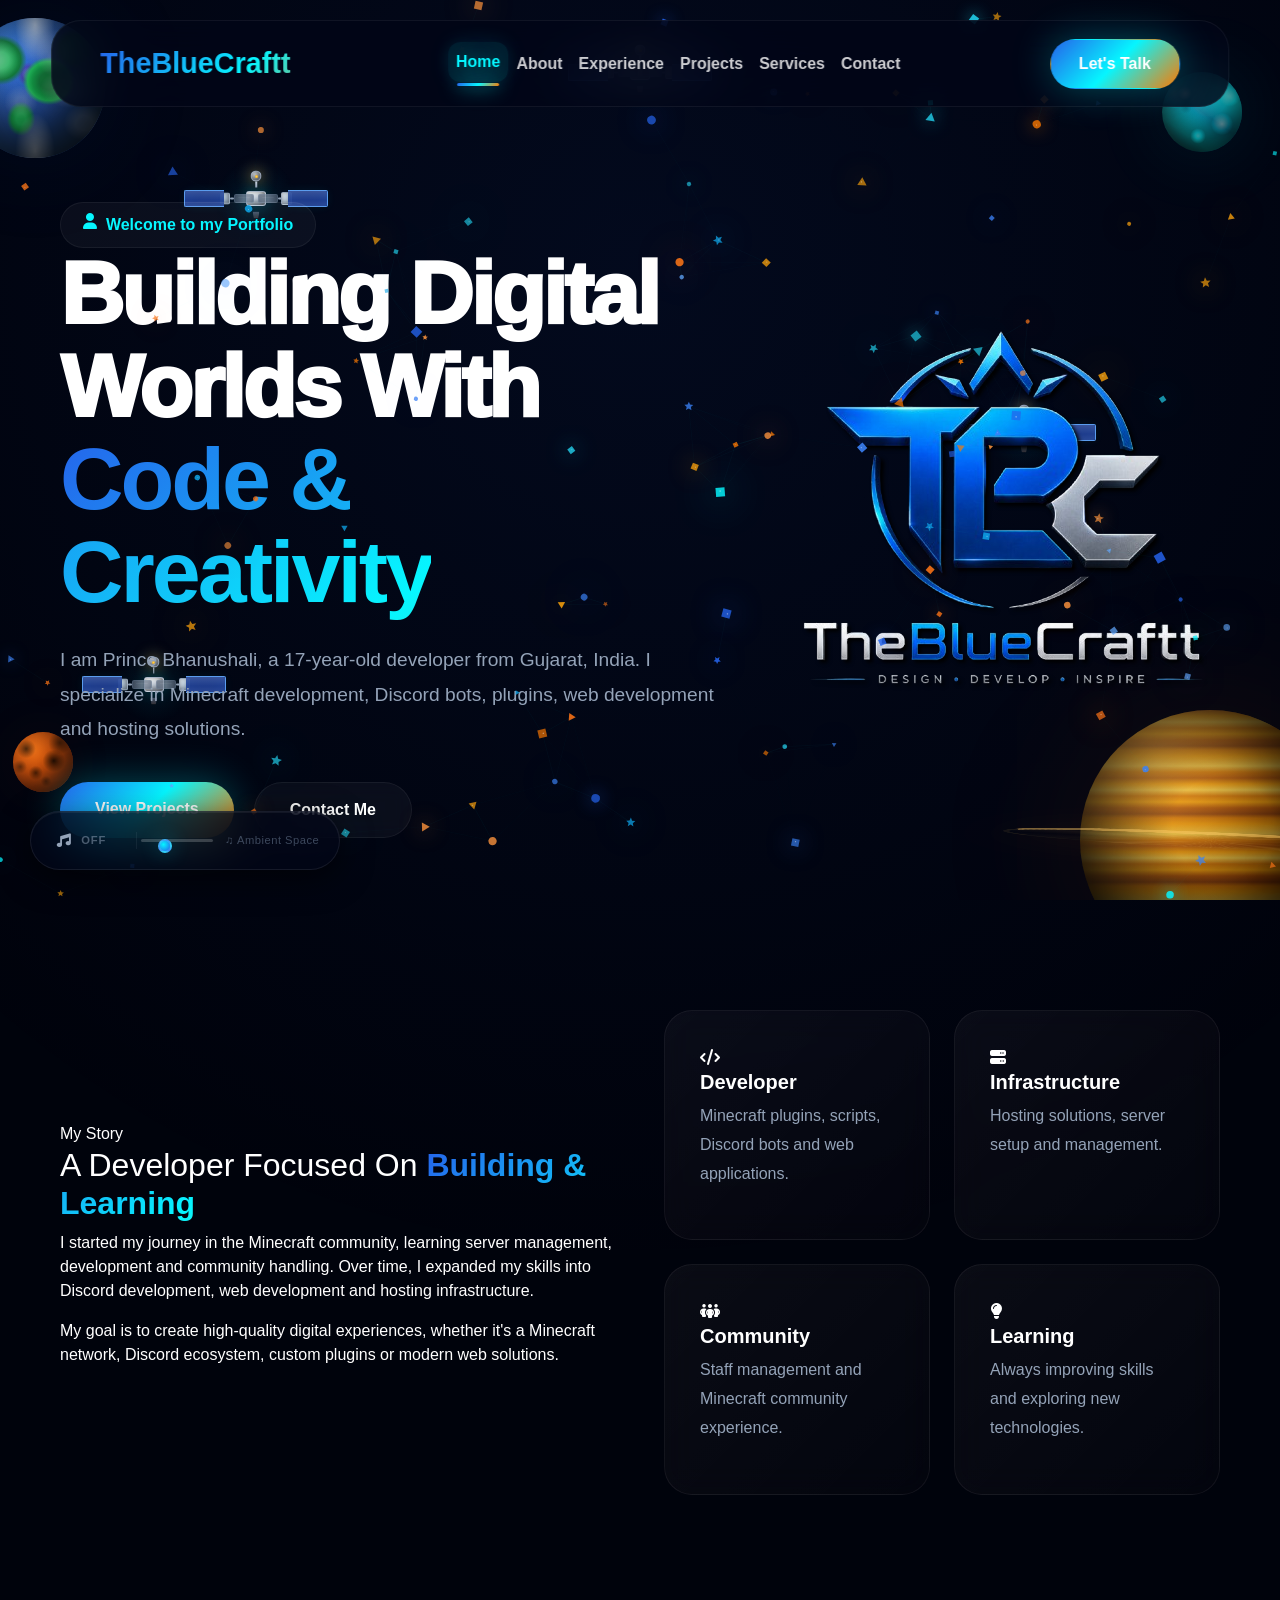
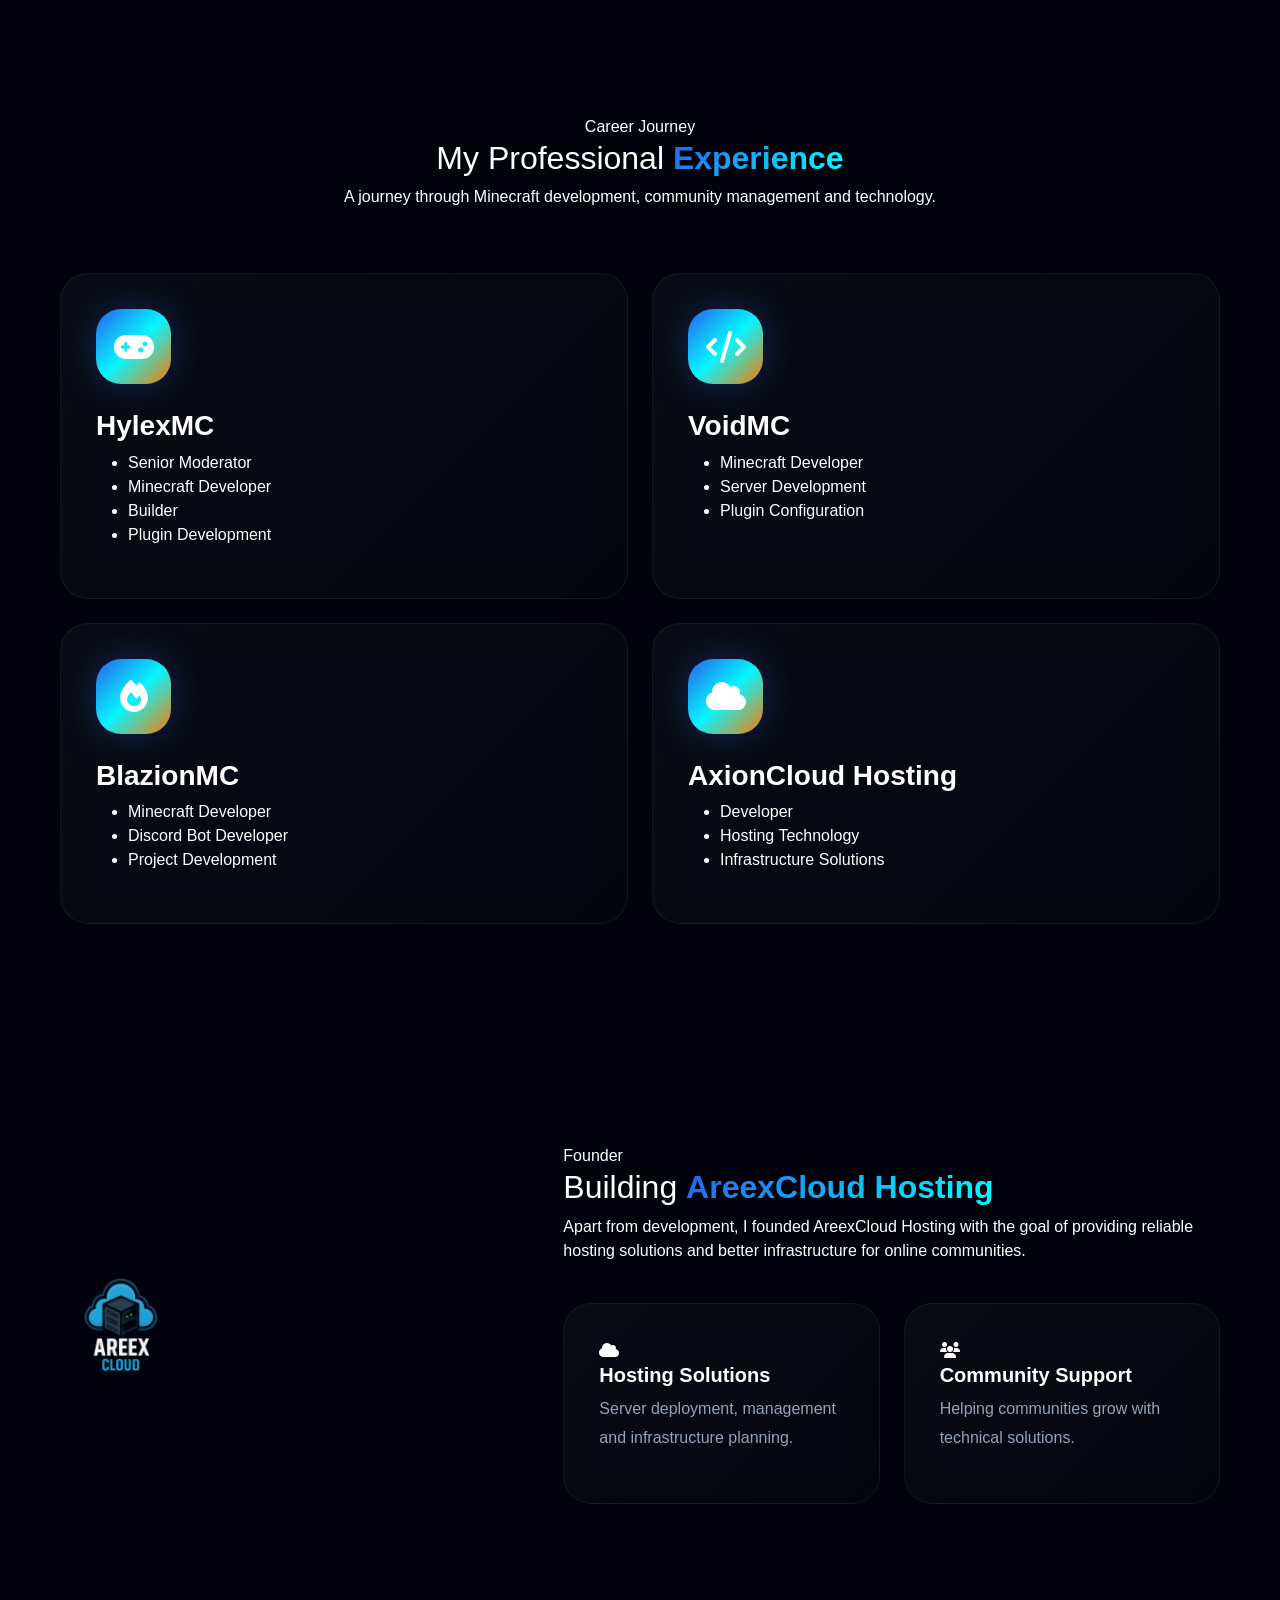
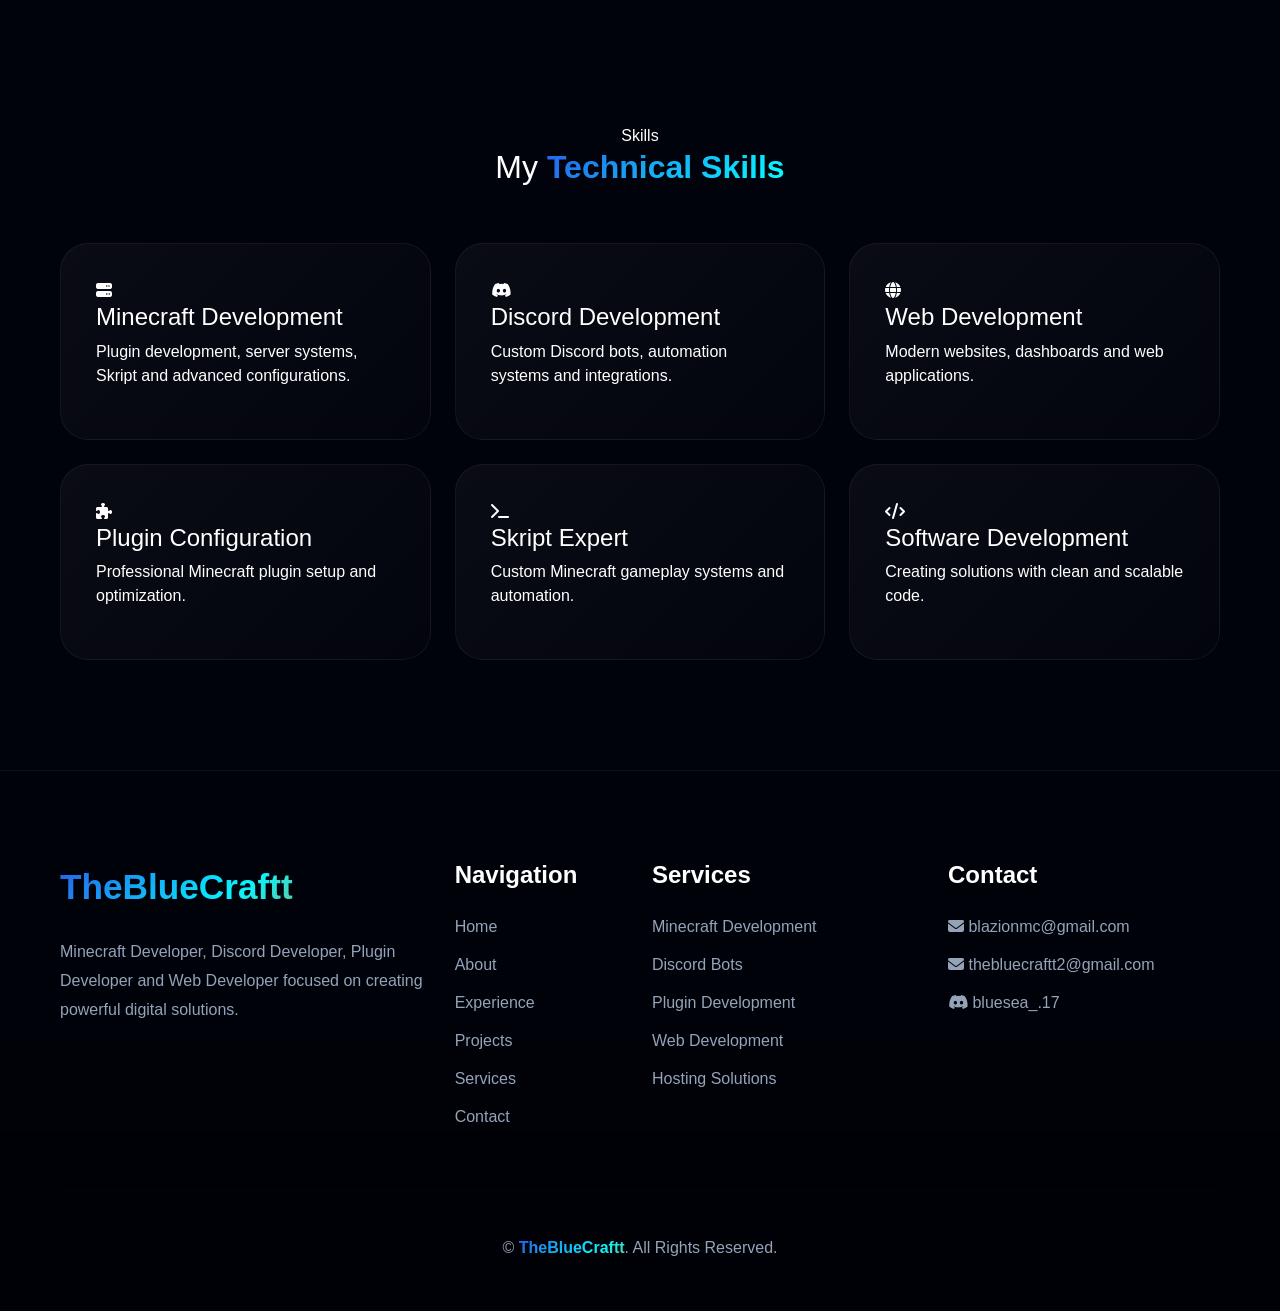
==== index.html @ 83b346f4 "Add files via upload" ====
<!DOCTYPE html>
<html lang="en">

<head>
    <meta charset="UTF-8" />
    <meta name="viewport" content="width=device-width, initial-scale=1.0" />
    <title>About | TheBlueCraftt</title>
    <!-- Bootstrap -->
    <link href="https://cdn.jsdelivr.net/npm/bootstrap@5.3.7/dist/css/bootstrap.min.css" rel="stylesheet" />
    <!-- Font Awesome -->
    <link rel="stylesheet" href="https://cdnjs.cloudflare.com/ajax/libs/font-awesome/6.7.2/css/all.min.css" />
    <!-- AOS -->
    <link href="https://unpkg.com/aos@2.3.4/dist/aos.css" rel="stylesheet" />
    <!-- CSS -->
    <link rel="stylesheet" href="assets/css/variables.css" />
    <link rel="stylesheet" href="assets/css/style.css" />
    <link rel="stylesheet" href="assets/css/animations.css" />
    <link rel="stylesheet" href="assets/css/responsive.css" />
    <link rel="stylesheet" href="assets/css/space-theme.css" />
    <link rel="stylesheet" href="assets/css/space-theme.css" />
</head>

<body>
    <!-- Stars -->
    <div id="stars"></div>
    <div id="stars2"></div>
    <div id="stars3"></div>
    <div id="shooting-stars"></div>

    <!-- ========== SPACE ELEMENTS ========== -->
    <div class="space-container">
        <!-- Planets -->
        <div class="planet planet-1"></div>
        <div class="planet planet-2"></div>
        <div class="planet planet-3"></div>
        <div class="planet planet-4"></div>

        <!-- Moon -->
        <div class="moon-orbit">
            <div class="moon"></div>
        </div>

        <!-- Satellites -->
        <div class="satellite satellite-1">
            <div class="satellite-body">
                <div class="core-module"></div>
                <div class="service-module"></div>
                <div class="payload-module"></div>
                <div class="truss left"></div>
                <div class="truss right"></div>
                <div class="solar-array left"></div>
                <div class="solar-array right"></div>
                <div class="radiator left"></div>
                <div class="radiator right"></div>
                <div class="antenna-dish"></div>
                <div class="antenna-mast"></div>
                <div class="thruster-iss"></div>
            </div>
            <div class="satellite-trail"></div>
        </div>

        <div class="satellite satellite-2">
            <div class="satellite-body">
                <div class="core-module"></div>
                <div class="service-module"></div>
                <div class="payload-module"></div>
                <div class="truss left"></div>
                <div class="truss right"></div>
                <div class="solar-array left"></div>
                <div class="solar-array right"></div>
                <div class="radiator left"></div>
                <div class="radiator right"></div>
                <div class="antenna-dish"></div>
                <div class="antenna-mast"></div>
                <div class="thruster-iss"></div>
            </div>
            <div class="satellite-trail"></div>
        </div>

        <div class="satellite satellite-3">
            <div class="satellite-body">
                <div class="core-module"></div>
                <div class="service-module"></div>
                <div class="payload-module"></div>
                <div class="truss left"></div>
                <div class="truss right"></div>
                <div class="solar-array left"></div>
                <div class="solar-array right"></div>
                <div class="radiator left"></div>
                <div class="radiator right"></div>
                <div class="antenna-dish"></div>
                <div class="antenna-mast"></div>
                <div class="thruster-iss"></div>
            </div>
            <div class="satellite-trail"></div>
        </div>

        <div class="satellite satellite-4">
            <div class="satellite-body">
                <div class="core-module"></div>
                <div class="service-module"></div>
                <div class="payload-module"></div>
                <div class="truss left"></div>
                <div class="truss right"></div>
                <div class="solar-array left"></div>
                <div class="solar-array right"></div>
                <div class="radiator left"></div>
                <div class="radiator right"></div>
                <div class="antenna-dish"></div>
                <div class="antenna-mast"></div>
                <div class="thruster-iss"></div>
            </div>
            <div class="satellite-trail"></div>
        </div>
    </div>

    <!-- NAVBAR -->
    <nav class="navbar navbar-expand-lg fixed-top">
        <div class="container">
            <a class="navbar-brand" href="index.html">
                <span class="brand-gradient">TheBlueCraftt</span>
            </a>
            <button class="navbar-toggler border-0 shadow-none" type="button" data-bs-toggle="collapse"
                data-bs-target="#navbarContent">
                <i class="fa-solid fa-bars"></i>
            </button>
            <div class="collapse navbar-collapse" id="navbarContent">
                <ul class="navbar-nav mx-auto">
                    <li class="nav-item"><a class="nav-link" href="index.html">Home</a></li>
                    <li class="nav-item"><a class="nav-link" href="about.html">About</a></li>
                    <li class="nav-item"><a class="nav-link" href="experience.html">Experience</a></li>
                    <li class="nav-item"><a class="nav-link" href="projects.html">Projects</a></li>
                    <li class="nav-item"><a class="nav-link" href="services.html">Services</a></li>
                    <li class="nav-item"><a class="nav-link" href="contact.html">Contact</a></li>
                </ul>
                <a href="contact.html" class="btn nav-btn">Let's Talk</a>
            </div>
        </div>
    </nav>

    <!-- ABOUT HERO -->
    <section class="hero-section">
        <div class="container">
            <div class="row align-items-center">
                <div class="col-lg-7" data-aos="fade-up">
                    <span class="hero-badge"><i class="fa-solid fa-user"></i>&nbsp; Welcome to my Portfolio</span>
                    <h1 class="hero-title">Building Digital Worlds With <span class="gradient-text">Code &amp;
                            Creativity</span></h1>
                    <p class="hero-description">I am Prince Bhanushali, a 17-year-old developer from Gujarat, India. I
                        specialize in Minecraft development, Discord bots, plugins, web development and hosting
                        solutions.</p>
                    <div class="hero-buttons">
                        <a href="projects.html" class="hero-btn-primary">View Projects</a>
                        <a href="contact.html" class="hero-btn-secondary">Contact Me</a>
                    </div>
                </div>
                <div class="col-lg-5 text-center">
                    <div class="hero-image-wrapper">
                        <div class="profile-glow"></div>
                        <img src="assets/images/tbc.png" class="hero-image" alt="Prince Bhanushali" />
                    </div>
                </div>
            </div>
        </div>
    </section>

    <!-- ABOUT DETAILS -->
    <section class="about-preview section-padding">
        <div class="container">
            <div class="row align-items-center g-5">
                <div class="col-lg-6" data-aos="fade-right">
                    <span class="section-tag">My Story</span>
                    <h2 class="section-title">A Developer Focused On <span class="gradient-text">Building &amp;
                            Learning</span></h2>
                    <p class="section-description">I started my journey in the Minecraft community, learning server
                        management, development and community handling. Over time, I expanded my skills into Discord
                        development, web development and hosting infrastructure.</p>
                    <p class="section-description">My goal is to create high-quality digital experiences, whether it's a
                        Minecraft network, Discord ecosystem, custom plugins or modern web solutions.</p>
                </div>
                <div class="col-lg-6" data-aos="fade-left">
                    <div class="row g-4">
                        <div class="col-md-6">
                            <div class="info-card"><i class="fa-solid fa-code"></i>
                                <h5>Developer</h5>
                                <p>Minecraft plugins, scripts, Discord bots and web applications.</p>
                            </div>
                        </div>
                        <div class="col-md-6">
                            <div class="info-card"><i class="fa-solid fa-server"></i>
                                <h5>Infrastructure</h5>
                                <p>Hosting solutions, server setup and management.</p>
                            </div>
                        </div>
                        <div class="col-md-6">
                            <div class="info-card"><i class="fa-solid fa-people-group"></i>
                                <h5>Community</h5>
                                <p>Staff management and Minecraft community experience.</p>
                            </div>
                        </div>
                        <div class="col-md-6">
                            <div class="info-card"><i class="fa-solid fa-lightbulb"></i>
                                <h5>Learning</h5>
                                <p>Always improving skills and exploring new technologies.</p>
                            </div>
                        </div>
                    </div>
                </div>
            </div>
        </div>
    </section>

    <!-- CAREER TIMELINE -->
    <section class="experience-section section-padding">
        <div class="container">
            <div class="row">
                <div class="col-12 text-center" data-aos="fade-up">
                    <span class="section-tag">Career Journey</span>
                    <h2 class="section-title">My Professional <span class="gradient-text">Experience</span></h2>
                    <p class="section-description mx-auto">A journey through Minecraft development, community management
                        and technology.</p>
                </div>
            </div>
            <div class="row g-4 mt-4">
                <div class="col-lg-6" data-aos="fade-up">
                    <div class="experience-card">
                        <div class="experience-icon"><i class="fa-solid fa-gamepad"></i></div>
                        <h3>HylexMC</h3>
                        <ul class="experience-list">
                            <li>Senior Moderator</li>
                            <li>Minecraft Developer</li>
                            <li>Builder</li>
                            <li>Plugin Development</li>
                        </ul>
                    </div>
                </div>
                <div class="col-lg-6" data-aos="fade-up" data-aos-delay="100">
                    <div class="experience-card">
                        <div class="experience-icon"><i class="fa-solid fa-code"></i></div>
                        <h3>VoidMC</h3>
                        <ul class="experience-list">
                            <li>Minecraft Developer</li>
                            <li>Server Development</li>
                            <li>Plugin Configuration</li>
                        </ul>
                    </div>
                </div>
                <div class="col-lg-6" data-aos="fade-up" data-aos-delay="200">
                    <div class="experience-card">
                        <div class="experience-icon"><i class="fa-solid fa-fire"></i></div>
                        <h3>BlazionMC</h3>
                        <ul class="experience-list">
                            <li>Minecraft Developer</li>
                            <li>Discord Bot Developer</li>
                            <li>Project Development</li>
                        </ul>
                    </div>
                </div>
                <div class="col-lg-6" data-aos="fade-up" data-aos-delay="300">
                    <div class="experience-card">
                        <div class="experience-icon"><i class="fa-solid fa-cloud"></i></div>
                        <h3>AxionCloud Hosting</h3>
                        <ul class="experience-list">
                            <li>Developer</li>
                            <li>Hosting Technology</li>
                            <li>Infrastructure Solutions</li>
                        </ul>
                    </div>
                </div>
            </div>
        </div>
    </section>

    <!-- FOUNDER SECTION -->
    <section class="about-preview section-padding">
        <div class="container">
            <div class="row align-items-center g-5">
                <div class="col-lg-5" data-aos="fade-right">
                    <div class="about-image"><img src="assets/images/founder.png" alt="AreexCloud Founder" /></div>
                </div>
                <div class="col-lg-7" data-aos="fade-left">
                    <span class="section-tag">Founder</span>
                    <h2 class="section-title">Building <span class="gradient-text">AreexCloud Hosting</span></h2>
                    <p class="section-description">Apart from development, I founded AreexCloud Hosting with the goal of
                        providing reliable hosting solutions and better infrastructure for online communities.</p>
                    <div class="row g-4 mt-3">
                        <div class="col-md-6">
                            <div class="info-card"><i class="fa-solid fa-cloud"></i>
                                <h5>Hosting Solutions</h5>
                                <p>Server deployment, management and infrastructure planning.</p>
                            </div>
                        </div>
                        <div class="col-md-6">
                            <div class="info-card"><i class="fa-solid fa-users"></i>
                                <h5>Community Support</h5>
                                <p>Helping communities grow with technical solutions.</p>
                            </div>
                        </div>
                    </div>
                </div>
            </div>
        </div>
    </section>

    <!-- SKILLS SECTION -->
    <section class="skills-section section-padding">
        <div class="container">
            <div class="row">
                <div class="col-12 text-center" data-aos="fade-up">
                    <span class="section-tag">Skills</span>
                    <h2 class="section-title">My <span class="gradient-text">Technical Skills</span></h2>
                </div>
            </div>
            <div class="row g-4 mt-4">
                <div class="col-lg-4 col-md-6">
                    <div class="skill-card"><i class="fa-solid fa-server"></i>
                        <h4>Minecraft Development</h4>
                        <p>Plugin development, server systems, Skript and advanced configurations.</p>
                    </div>
                </div>
                <div class="col-lg-4 col-md-6">
                    <div class="skill-card"><i class="fa-brands fa-discord"></i>
                        <h4>Discord Development</h4>
                        <p>Custom Discord bots, automation systems and integrations.</p>
                    </div>
                </div>
                <div class="col-lg-4 col-md-6">
                    <div class="skill-card"><i class="fa-solid fa-globe"></i>
                        <h4>Web Development</h4>
                        <p>Modern websites, dashboards and web applications.</p>
                    </div>
                </div>
                <div class="col-lg-4 col-md-6">
                    <div class="skill-card"><i class="fa-solid fa-puzzle-piece"></i>
                        <h4>Plugin Configuration</h4>
                        <p>Professional Minecraft plugin setup and optimization.</p>
                    </div>
                </div>
                <div class="col-lg-4 col-md-6">
                    <div class="skill-card"><i class="fa-solid fa-terminal"></i>
                        <h4>Skript Expert</h4>
                        <p>Custom Minecraft gameplay systems and automation.</p>
                    </div>
                </div>
                <div class="col-lg-4 col-md-6">
                    <div class="skill-card"><i class="fa-solid fa-code"></i>
                        <h4>Software Development</h4>
                        <p>Creating solutions with clean and scalable code.</p>
                    </div>
                </div>
            </div>
        </div>
    </section>

    <!-- ========== MUSIC PLAYER ========== -->
    <div class="music-player" id="musicPlayer">
        <button class="music-toggle" id="musicToggle" aria-label="Toggle music">
            <i class="fas fa-music"></i>
            <span class="music-status">OFF</span>
        </button>
        <div class="music-controls">
            <input type="range" class="music-volume" id="musicVolume" min="0" max="100" value="30">
            <span class="music-label">♫ Ambient Space</span>
        </div>
    </div>

    <!-- FOOTER -->
    <footer class="footer">
        <div class="container">
            <div class="row gy-5">
                <div class="col-lg-4">
                    <a href="index.html" class="footer-logo">
                        <span class="brand-gradient">TheBlueCraftt</span>
                    </a>
                    <p class="footer-text mt-4">Minecraft Developer, Discord Developer, Plugin Developer and Web
                        Developer focused on creating powerful digital solutions.</p>
                </div>
                <div class="col-lg-2 col-md-6">
                    <h4 class="footer-heading">Navigation</h4>
                    <ul class="footer-links">
                        <li><a href="index.html">Home</a></li>
                        <li><a href="about.html">About</a></li>
                        <li><a href="experience.html">Experience</a></li>
                        <li><a href="projects.html">Projects</a></li>
                        <li><a href="services.html">Services</a></li>
                        <li><a href="contact.html">Contact</a></li>
                    </ul>
                </div>
                <div class="col-lg-3 col-md-6">
                    <h4 class="footer-heading">Services</h4>
                    <ul class="footer-links">
                        <li>Minecraft Development</li>
                        <li>Discord Bots</li>
                        <li>Plugin Development</li>
                        <li>Web Development</li>
                        <li>Hosting Solutions</li>
                    </ul>
                </div>
                <div class="col-lg-3">
                    <h4 class="footer-heading">Contact</h4>
                    <ul class="footer-contact">
                        <li><i class="fa-solid fa-envelope"></i> <a
                                href="mailto:blazionmc@gmail.com">blazionmc@gmail.com</a></li>
                        <li><i class="fa-solid fa-envelope"></i> <a
                                href="mailto:thebluecraftt2@gmail.com">thebluecraftt2@gmail.com</a></li>
                        <li><i class="fa-brands fa-discord"></i> bluesea_.17</li>
                    </ul>
                </div>
            </div>
            <hr class="footer-divider" />
            <div class="text-center">
                <p class="copyright">© <span class="current-year"></span> <span
                        class="brand-gradient">TheBlueCraftt</span>. All Rights Reserved.</p>
            </div>
        </div>
    </footer>

    <!-- SCRIPTS -->
    <script src="https://cdn.jsdelivr.net/npm/bootstrap@5.3.7/dist/js/bootstrap.bundle.min.js"></script>
    <script src="https://unpkg.com/aos@2.3.4/dist/aos.js"></script>
    <script>AOS.init({ duration: 900, once: true });</script>
    <script src="assets/js/navbar.js"></script>
    <script src="assets/js/particles.js"></script>
    <script src="assets/js/cursor.js"></script>
    <script src="assets/js/app.js"></script>
    <script src="assets/js/loader.js"></script>
    <script src="assets/js/particles-enhanced.js"></script>
    <script src="assets/js/music.js"></script>
</body>

</html>
---- assets/css/style.css ----
/* ===========================================================
        THEBLUECRAFTT DARK THEME – Single File
        Colors: Blue (#2563eb), Cyan (#06f6ff), Orange (#ff7a00)
=========================================================== */

/* -------------------- Variables -------------------- */
:root {
    --bg-dark: #020617;
    --bg-deeper: #00030c;
    --bg-glass: rgba(2, 6, 23, 0.8);
    --glass-border: rgba(255, 255, 255, 0.06);
    --text: #ffffff;
    --muted: #94a3b8;
    --radius: 28px;
    --transition: 0.35s ease;

    --blue: #2563eb;
    --cyan: #06f6ff;
    --orange: #ff7a00;

    --main-gradient: linear-gradient(135deg, #2563eb, #06f6ff, #ff7a00);
    --cyan-glow: 0 0 40px rgba(6, 246, 255, 0.3);
}

/* -------------------- Reset & Base -------------------- */
* {
    margin: 0;
    padding: 0;
    box-sizing: border-box;
}

html {
    scroll-behavior: smooth;
}

body {
    background: var(--bg-deeper);
    color: var(--text);
    font-family: "Inter", "Segoe UI", Arial, sans-serif;
    overflow-x: hidden;
    position: relative;
}

/* Subtle glow from the center – not overbearing */
body::after {
    content: '';
    position: fixed;
    inset: -50%;
    z-index: -1;
    background: radial-gradient(circle at 50% 40%, rgba(37, 99, 235, 0.08), transparent 60%);
    pointer-events: none;
}

a {
    text-decoration: none;
}

.container {
    max-width: 1200px;
    padding: 0 20px;
    margin: 0 auto;
}

.section-padding {
    padding: 110px 0;
}

/* ================= BRAND GRADIENT ================= */
.brand-gradient {
    background: linear-gradient(135deg, #2563eb, #06f6ff, #ff7a00, #06f6ff, #2563eb);
    background-size: 300% 300%;
    -webkit-background-clip: text;
    background-clip: text;
    color: transparent;
    font-weight: 900;
    animation: gradientFlow 6s ease infinite;
}

/* -------------------- Text Gradient -------------------- */
.gradient-text {
    background: var(--main-gradient);
    -webkit-background-clip: text;
    background-clip: text;
    color: transparent;
    font-weight: 900;
}

/* -------------------- Navbar -------------------- */
.navbar {
    position: fixed;
    top: 20px;
    left: 50%;
    transform: translateX(-50%);
    width: min(1200px, 92%);
    padding: 16px 28px;
    background: var(--bg-glass);
    backdrop-filter: blur(25px);
    -webkit-backdrop-filter: blur(25px);
    border: 1px solid var(--glass-border);
    border-radius: 30px;
    z-index: 99999;
    transition: var(--transition);
}

.navbar.scrolled {
    background: rgba(0, 3, 12, 0.95);
    box-shadow: 0 20px 60px rgba(0, 0, 0, 0.6);
}

.navbar-brand {
    font-size: 1.8rem;
    font-weight: 900;
    color: white;
}

.logo-blue {
    color: var(--blue);
}

.logo-cyan {
    color: var(--cyan);
}

.logo-orange {
    color: var(--orange);
}

.nav-link {
    color: rgba(255, 255, 255, 0.8) !important;
    font-weight: 600;
    padding: 8px 18px;
    border-radius: 12px;
    transition: var(--transition);
    position: relative;
}

.nav-link:hover,
.nav-link.active {
    color: var(--cyan) !important;
    text-shadow: 0 0 20px rgba(6, 246, 255, 0.5);
    transform: translateY(-2px);
}

.nav-link.active {
    background: rgba(6, 246, 255, 0.08);
    box-shadow: 0 0 20px rgba(6, 246, 255, 0.12), inset 0 0 20px rgba(6, 246, 255, 0.04);
}

.nav-link.active::after {
    content: '';
    position: absolute;
    bottom: -4px;
    left: 50%;
    transform: translateX(-50%);
    width: 70%;
    height: 3px;
    border-radius: 50px;
    background: var(--main-gradient);
    box-shadow: 0 0 20px var(--cyan), 0 0 40px rgba(255, 122, 0, 0.2);
}

.nav-btn {
    padding: 12px 28px;
    border-radius: 50px;
    background: var(--main-gradient);
    color: white !important;
    font-weight: 700;
    box-shadow: var(--cyan-glow);
    transition: var(--transition);
}

.nav-btn:hover {
    transform: translateY(-3px);
    box-shadow: 0 0 60px rgba(6, 246, 255, 0.5);
}

/* -------------------- Hero -------------------- */
.hero-section {
    min-height: 100vh;
    display: flex;
    align-items: center;
    padding-top: 140px;
    position: relative;
}

.hero-title {
    font-size: clamp(3rem, 7vw, 5.5rem);
    line-height: 1.05;
    font-weight: 950;
    letter-spacing: -3px;
}

.hero-description {
    margin-top: 25px;
    max-width: 720px;
    font-size: 1.2rem;
    line-height: 1.8;
    color: var(--muted);
}

.hero-badge {
    display: inline-flex;
    padding: 10px 22px;
    border-radius: 50px;
    background: rgba(255, 255, 255, 0.04);
    border: 1px solid var(--glass-border);
    color: var(--cyan);
    font-weight: 600;
}

.hero-buttons {
    display: flex;
    gap: 20px;
    margin-top: 35px;
    flex-wrap: wrap;
}

.hero-btn-primary,
.hero-btn-secondary {
    padding: 15px 35px;
    border-radius: 50px;
    font-weight: 700;
    transition: var(--transition);
}

.hero-btn-primary {
    background: var(--main-gradient);
    color: white;
    box-shadow: var(--cyan-glow);
}

.hero-btn-primary:hover {
    transform: translateY(-6px);
    box-shadow: 0 0 70px rgba(6, 246, 255, 0.6);
    color: white;
}

.hero-btn-secondary {
    background: rgba(255, 255, 255, 0.04);
    border: 1px solid var(--glass-border);
    color: white;
    backdrop-filter: blur(10px);
}

.hero-btn-secondary:hover {
    border-color: var(--cyan);
    transform: translateY(-6px);
}

/* -------------------- Cards (Glass) -------------------- */
.project-card,
.service-card,
.experience-card,
.skill-card,
.info-card,
.contact-card {
    position: relative;
    overflow: hidden;
    height: 100%;
    padding: 35px;
    border-radius: var(--radius);
    background: linear-gradient(135deg, rgba(255, 255, 255, 0.04), rgba(255, 255, 255, 0.01));
    border: 1px solid var(--glass-border);
    backdrop-filter: blur(15px);
    -webkit-backdrop-filter: blur(15px);
    transition: var(--transition);
}

.project-card::before,
.service-card::before,
.experience-card::before,
.skill-card::before,
.info-card::before,
.contact-card::before {
    content: '';
    position: absolute;
    width: 200px;
    height: 200px;
    top: -80px;
    right: -80px;
    background: radial-gradient(circle, rgba(6, 246, 255, 0.12), transparent 70%);
    opacity: 0;
    transition: 0.5s;
}

.project-card:hover::before,
.service-card:hover::before,
.experience-card:hover::before,
.skill-card:hover::before,
.info-card:hover::before,
.contact-card:hover::before {
    opacity: 1;
}

.project-card:hover,
.service-card:hover,
.experience-card:hover,
.skill-card:hover,
.info-card:hover,
.contact-card:hover {
    transform: translateY(-12px);
    border-color: rgba(6, 246, 255, 0.25);
    box-shadow: 0 30px 80px rgba(0, 0, 0, 0.5), var(--cyan-glow);
}

.project-icon,
.service-icon,
.experience-icon,
.contact-icon {
    width: 75px;
    height: 75px;
    display: flex;
    align-items: center;
    justify-content: center;
    border-radius: 25px;
    background: var(--main-gradient);
    color: white;
    font-size: 2rem;
    margin-bottom: 25px;
    box-shadow: 0 0 40px rgba(37, 99, 235, 0.3);
}

.project-card h3,
.service-card h3,
.experience-card h3,
.info-card h5 {
    color: white;
    font-weight: 850;
}

.project-card p,
.service-card p,
.experience-card p,
.info-card p,
.contact-card p {
    color: var(--muted);
    line-height: 1.8;
}

.project-tags {
    display: flex;
    gap: 10px;
    flex-wrap: wrap;
    margin-top: 25px;
}

.project-tags span {
    padding: 8px 16px;
    border-radius: 50px;
    background: rgba(6, 246, 255, 0.06);
    border: 1px solid rgba(6, 246, 255, 0.12);
    color: var(--cyan);
    font-size: 0.85rem;
}

/* -------------------- Contact Form -------------------- */
.contact-form {
    padding: 45px;
    border-radius: var(--radius);
    background: rgba(255, 255, 255, 0.03);
    border: 1px solid var(--glass-border);
    backdrop-filter: blur(15px);
}

.contact-form input,
.contact-form textarea {
    background: rgba(255, 255, 255, 0.04);
    border: 1px solid var(--glass-border);
    border-radius: 18px;
    padding: 16px;
    color: white;
    width: 100%;
}

.contact-form input:focus,
.contact-form textarea:focus {
    background: rgba(255, 255, 255, 0.06);
    border-color: var(--cyan);
    box-shadow: var(--cyan-glow);
    outline: none;
    color: white;
}

/* -------------------- CTA Box -------------------- */
.cta-box {
    padding: 70px 40px;
    border-radius: 40px;
    background: linear-gradient(135deg, rgba(37, 99, 235, 0.12), rgba(6, 246, 255, 0.06), rgba(255, 122, 0, 0.06));
    border: 1px solid var(--glass-border);
    backdrop-filter: blur(20px);
    box-shadow: 0 30px 100px rgba(0, 0, 0, 0.5);
}

.cta-title {
    font-size: 3rem;
    font-weight: 950;
    color: white;
}

.cta-description {
    color: var(--muted);
    font-size: 1.1rem;
    line-height: 1.8;
}

/* -------------------- Footer -------------------- */
.footer {
    padding: 90px 0 35px;
    background: linear-gradient(180deg, transparent, rgba(0, 0, 0, 0.5));
    border-top: 1px solid var(--glass-border);
}

.footer-logo {
    font-size: 2.2rem;
    font-weight: 950;
}

.footer-text {
    color: var(--muted);
    line-height: 1.8;
}

.footer-heading {
    color: white;
    font-weight: 800;
    margin-bottom: 25px;
}

.footer-links,
.footer-contact {
    list-style: none;
    padding: 0;
}

.footer-links li,
.footer-contact li {
    margin-bottom: 14px;
    color: var(--muted);
}

.footer-links a,
.footer-contact a {
    color: var(--muted);
    transition: var(--transition);
}

.footer-links a:hover,
.footer-contact a:hover {
    color: var(--cyan);
}

.footer-social {
    display: flex;
    gap: 15px;
    margin-top: 25px;
}

.footer-social a {
    width: 48px;
    height: 48px;
    display: flex;
    align-items: center;
    justify-content: center;
    border-radius: 50%;
    background: rgba(255, 255, 255, 0.04);
    border: 1px solid var(--glass-border);
    color: white;
    transition: var(--transition);
}

.footer-social a:hover {
    background: var(--main-gradient);
    transform: translateY(-8px);
    box-shadow: var(--cyan-glow);
}

.footer-divider {
    border-color: var(--glass-border);
    margin: 45px 0;
}

.copyright {
    color: var(--muted);
}

/* -------------------- Contact Page Direct Links -------------------- */
.contact-card {
    display: flex;
    align-items: center;
    gap: 25px;
}

.contact-card h3 {
    color: white;
    margin-bottom: 8px;
}

.contact-card:hover h3 {
    color: var(--cyan);
}

.contact-action {
    display: inline-block;
    margin-top: 10px;
    color: var(--cyan);
    font-weight: 700;
}

.contact-card:hover .contact-action {
    color: var(--orange);
}

/* -------------------- Loader -------------------- */
#portfolio-loader {
    position: fixed;
    inset: 0;
    z-index: 999999;
    display: flex;
    align-items: center;
    justify-content: center;
    background: var(--bg-deeper);
    transition: opacity 0.8s ease, visibility 0.8s ease;
}

#portfolio-loader.hide {
    opacity: 0;
    visibility: hidden;
}

.loader-content {
    width: min(650px, 85%);
    text-align: center;
}

.loader-logo {
    font-size: 3rem;
    font-weight: 950;
    background: var(--main-gradient);
    -webkit-background-clip: text;
    background-clip: text;
    color: transparent;
    margin-bottom: 40px;
}

.loader-status {
    color: var(--muted);
    font-size: 1rem;
    margin-top: 20px;
    letter-spacing: 2px;
}

.loader-percentage {
    font-size: 2rem;
    font-weight: 800;
    color: white;
    margin-bottom: 20px;
}

.loader-track {
    height: 14px;
    width: 100%;
    background: rgba(255, 255, 255, 0.04);
    border-radius: 50px;
    overflow: hidden;
    border: 1px solid var(--glass-border);
}

.loader-progress {
    height: 100%;
    width: 0%;
    border-radius: 50px;
    background: var(--main-gradient);
    box-shadow: 0 0 40px rgba(6, 246, 255, 0.4);
    transition: width 0.25s ease;
}

/* -------------------- Particles Background -------------------- */
#stars,
#stars2,
#stars3 {
    position: fixed;
    inset: 0;
    pointer-events: none;
    z-index: -1;
    overflow: hidden;
}

#stars span,
#stars2 span,
#stars3 span {
    position: absolute;
    width: 2px;
    height: 2px;
    border-radius: 50%;
    background: rgba(255, 255, 255, 0.5);
    box-shadow: 0 0 8px rgba(6, 246, 255, 0.4);
    animation: floatStar 8s infinite ease-in-out;
}

@keyframes floatStar {
    0% {
        transform: translateY(0);
        opacity: 0.2;
    }

    50% {
        opacity: 1;
    }

    100% {
        transform: translateY(-80px);
        opacity: 0.2;
    }
}

/* -------------------- Animations -------------------- */
.gradient-text {
    background-size: 200% auto;
    animation: gradientMove 6s ease infinite;
}

@keyframes gradientMove {
    0% {
        background-position: 0% center;
    }

    50% {
        background-position: 100% center;
    }

    100% {
        background-position: 0% center;
    }
}

.float-animation {
    animation: floatUp 5s ease-in-out infinite;
}

@keyframes floatUp {
    0% {
        transform: translateY(0);
    }

    50% {
        transform: translateY(-18px);
    }

    100% {
        transform: translateY(0);
    }
}

/* Button light sweep */
.hero-btn-primary::after,
.nav-btn::after {
    content: '';
    position: absolute;
    top: 0;
    left: -120%;
    width: 80%;
    height: 100%;
    background: linear-gradient(120deg, transparent, rgba(255, 255, 255, 0.25), transparent);
    transform: skewX(-25deg);
    transition: 0.8s;
}

.hero-btn-primary:hover::after,
.nav-btn:hover::after {
    left: 140%;
}

.hero-btn-primary,
.nav-btn {
    position: relative;
    overflow: hidden;
}

/* Card energy */
.project-card:hover,
.service-card:hover,
.experience-card:hover,
.skill-card:hover,
.info-card:hover {
    animation: cardEnergy 1.5s ease;
}

@keyframes cardEnergy {
    0% {
        background-position: 0% 50%;
    }

    50% {
        background-position: 100% 50%;
    }

    100% {
        background-position: 0% 50%;
    }
}

/* -------------------- Responsive -------------------- */
@media (max-width: 992px) {
    .navbar {
        top: 10px;
        width: 94%;
        padding: 14px 20px;
    }

    .navbar-collapse {
        margin-top: 20px;
        padding: 25px;
        background: rgba(0, 3, 12, 0.96);
        border-radius: 25px;
        border: 1px solid var(--glass-border);
    }

    .nav-link {
        margin: 8px 0;
        padding: 10px 18px;
    }

    .nav-btn {
        margin-top: 15px;
        display: inline-block;
    }

    .hero-section {
        text-align: center;
        padding-top: 150px;
    }

    .hero-title {
        font-size: 3.2rem;
    }

    .hero-description {
        margin-left: auto;
        margin-right: auto;
    }

    .hero-buttons {
        justify-content: center;
    }

    .project-card,
    .service-card,
    .experience-card,
    .skill-card,
    .info-card {
        padding: 30px;
    }

    .contact-form {
        padding: 35px;
    }

    .footer {
        text-align: center;
    }

    .footer-social {
        justify-content: center;
    }
}

@media (max-width: 576px) {
    .section-padding {
        padding: 75px 0;
    }

    .hero-title {
        font-size: 2.4rem;
        letter-spacing: -1px;
    }

    .hero-description {
        font-size: 1rem;
    }

    .hero-badge {
        font-size: 0.8rem;
    }

    .hero-buttons {
        flex-direction: column;
        width: 100%;
    }

    .hero-btn-primary,
    .hero-btn-secondary {
        width: 100%;
        text-align: center;
    }

    .section-title {
        font-size: 2rem;
    }

    .project-card,
    .service-card,
    .experience-card,
    .skill-card,
    .info-card,
    .contact-form {
        padding: 25px;
        border-radius: 24px;
    }

    .project-icon,
    .service-icon,
    .experience-icon,
    .contact-icon {
        width: 65px;
        height: 65px;
        font-size: 1.5rem;
    }

    .cta-box {
        padding: 40px 20px;
    }

    .cta-title {
        font-size: 2rem;
    }

    .contact-card {
        flex-direction: column;
        align-items: flex-start;
    }

    .footer-logo {
        font-size: 1.7rem;
    }

    .navbar .nav-link.active::after {
        width: 50%;
    }
}

@media (max-width: 380px) {
    .hero-title {
        font-size: 2rem;
    }

    .navbar {
        padding: 12px 16px;
    }

    .logo-blue,
    .logo-cyan,
    .logo-orange {
        font-size: 1.4rem;
    }
}





/* Music Player Fix */


.music-player {
    position: fixed;
    bottom: 30px;
    left: 30px;
    z-index: 9999;
    display: flex;
    align-items: center;
    gap: 16px;
    padding: 12px 20px 12px 16px;
    background: rgba(2, 6, 23, 0.75);
    backdrop-filter: blur(24px);
    -webkit-backdrop-filter: blur(24px);
    border: 1px solid rgba(255, 255, 255, 0.08);
    border-radius: 60px;
    box-shadow:
        0 8px 32px rgba(0, 0, 0, 0.6),
        inset 0 1px 0 rgba(255, 255, 255, 0.06);
    transition: all 0.4s cubic-bezier(0.25, 0.46, 0.45, 0.94);
    cursor: default;
}

.music-player:hover {
    border-color: rgba(6, 246, 255, 0.25);
    box-shadow:
        0 12px 48px rgba(0, 0, 0, 0.8),
        0 0 40px rgba(6, 246, 255, 0.06),
        inset 0 1px 0 rgba(255, 255, 255, 0.08);
    transform: translateY(-2px);
}

/* ---- Toggle Button ---- */
.music-toggle {
    display: flex;
    align-items: center;
    gap: 10px;
    background: none;
    border: none;
    padding: 8px 14px 8px 10px;
    border-radius: 40px;
    cursor: pointer;
    transition: all 0.3s ease;
    color: #94a3b8;
    font-family: inherit;
    font-size: 0.85rem;
    font-weight: 600;
    letter-spacing: 0.3px;
    position: relative;
}

.music-toggle:hover {
    color: #ffffff;
    background: rgba(255, 255, 255, 0.06);
}

.music-toggle .icon-wrap {
    position: relative;
    width: 32px;
    height: 32px;
    display: flex;
    align-items: center;
    justify-content: center;
    border-radius: 50%;
    background: rgba(6, 246, 255, 0.08);
    transition: all 0.3s ease;
}

.music-toggle:hover .icon-wrap {
    background: rgba(6, 246, 255, 0.15);
}

.music-toggle .icon-wrap i {
    font-size: 1rem;
    transition: all 0.3s ease;
}

/* Playing state */
.music-toggle.playing .icon-wrap {
    background: rgba(6, 246, 255, 0.18);
    box-shadow: 0 0 30px rgba(6, 246, 255, 0.15);
}

.music-toggle.playing .icon-wrap i {
    color: #06f6ff;
}

.music-toggle .music-status {
    font-size: 0.7rem;
    font-weight: 700;
    letter-spacing: 0.8px;
    text-transform: uppercase;
    opacity: 0.5;
    transition: all 0.3s ease;
}

.music-toggle.playing .music-status {
    color: #06f6ff;
    opacity: 1;
}

/* ---- Animated pulse ring (playing) ---- */
.music-toggle.playing .icon-wrap::after {
    content: '';
    position: absolute;
    inset: -4px;
    border-radius: 50%;
    border: 1.5px solid rgba(6, 246, 255, 0.3);
    animation: musicPulse 1.8s ease-in-out infinite;
}

@keyframes musicPulse {
    0% {
        transform: scale(1);
        opacity: 0.6;
    }

    50% {
        transform: scale(1.4);
        opacity: 0;
    }

    100% {
        transform: scale(1);
        opacity: 0;
    }
}

/* ---- Controls ---- */
.music-controls {
    display: flex;
    align-items: center;
    gap: 12px;
    padding-left: 4px;
    border-left: 1px solid rgba(255, 255, 255, 0.06);
}

.music-label {
    color: #64748b;
    font-size: 0.7rem;
    font-weight: 500;
    letter-spacing: 0.5px;
    opacity: 0.6;
    white-space: nowrap;
    transition: all 0.3s ease;
}

.music-player:hover .music-label {
    opacity: 0.9;
    color: #94a3b8;
}

/* ---- Custom Volume Slider ---- */
.music-volume {
    -webkit-appearance: none;
    appearance: none;
    width: 72px;
    height: 3px;
    border-radius: 10px;
    background: rgba(255, 255, 255, 0.10);
    outline: none;
    transition: all 0.3s ease;
    cursor: pointer;
}

.music-volume:hover {
    background: rgba(255, 255, 255, 0.18);
}

.music-volume::-webkit-slider-thumb {
    -webkit-appearance: none;
    appearance: none;
    width: 14px;
    height: 14px;
    border-radius: 50%;
    background: radial-gradient(circle at 35% 35%, #06f6ff, #2563eb);
    cursor: pointer;
    box-shadow:
        0 0 20px rgba(6, 246, 255, 0.3),
        0 0 60px rgba(6, 246, 255, 0.1);
    border: 2px solid rgba(255, 255, 255, 0.15);
    transition: all 0.2s ease;
}

.music-volume::-webkit-slider-thumb:hover {
    transform: scale(1.15);
    box-shadow:
        0 0 30px rgba(6, 246, 255, 0.5),
        0 0 80px rgba(6, 246, 255, 0.2);
}

.music-volume::-moz-range-thumb {
    width: 14px;
    height: 14px;
    border-radius: 50%;
    background: radial-gradient(circle at 35% 35%, #06f6ff, #2563eb);
    cursor: pointer;
    border: 2px solid rgba(255, 255, 255, 0.15);
    box-shadow: 0 0 20px rgba(6, 246, 255, 0.3);
}

/* ---- Volume fill (track progress) ---- */
.music-volume::-webkit-slider-runnable-track {
    height: 3px;
    border-radius: 10px;
    background: rgba(255, 255, 255, 0.10);
}

.music-volume::-moz-range-track {
    height: 3px;
    border-radius: 10px;
    background: rgba(255, 255, 255, 0.10);
    border: none;
}

/* ---- Keyboard hint (small) ---- */
.music-key-hint {
    color: #475569;
    font-size: 0.55rem;
    font-weight: 600;
    letter-spacing: 0.5px;
    padding: 2px 8px;
    border: 1px solid rgba(255, 255, 255, 0.04);
    border-radius: 4px;
    background: rgba(255, 255, 255, 0.02);
    opacity: 0.4;
    transition: all 0.3s ease;
    font-family: monospace;
}

.music-player:hover .music-key-hint {
    opacity: 0.8;
    border-color: rgba(255, 255, 255, 0.08);
}

/* ========== RESPONSIVE ========== */
@media (max-width: 768px) {
    .music-player {
        bottom: 20px;
        left: 20px;
        padding: 10px 16px 10px 12px;
        gap: 12px;
        border-radius: 50px;
    }

    .music-toggle {
        padding: 6px 10px 6px 8px;
        font-size: 0.75rem;
    }

    .music-toggle .icon-wrap {
        width: 28px;
        height: 28px;
    }

    .music-toggle .icon-wrap i {
        font-size: 0.85rem;
    }

    .music-volume {
        width: 48px;
    }

    .music-label {
        display: none;
    }

    .music-key-hint {
        display: none;
    }

    .music-controls {
        padding-left: 8px;
        gap: 8px;
    }
}

@media (max-width: 480px) {
    .music-player {
        bottom: 16px;
        left: 16px;
        padding: 8px 12px 8px 10px;
        gap: 8px;
        border-radius: 40px;
    }

    .music-toggle {
        padding: 4px 8px 4px 6px;
        font-size: 0.65rem;
    }

    .music-toggle .icon-wrap {
        width: 24px;
        height: 24px;
    }

    .music-toggle .icon-wrap i {
        font-size: 0.7rem;
    }

    .music-volume {
        width: 36px;
    }

    .music-toggle .music-status {
        font-size: 0.55rem;
    }

    .music-controls {
        padding-left: 4px;
        gap: 4px;
    }
}
---- assets/css/animations.css ----
/* ===========================================================
            THEBLUECRAFTT CYBER GLASS ANIMATIONS
=========================================================== */

.gradient-text {
    background-size: 200% auto;
    animation: gradientFlow 6s ease infinite;
}

@keyframes gradientFlow {
    0% {
        background-position: 0% center;
    }

    50% {
        background-position: 100% center;
    }

    100% {
        background-position: 0% center;
    }
}

.float-animation {
    animation: floating 5s ease-in-out infinite;
}

@keyframes floating {
    0% {
        transform: translateY(0);
    }

    50% {
        transform: translateY(-18px);
    }

    100% {
        transform: translateY(0);
    }
}

.glow-effect {
    animation: neonPulse 3s ease-in-out infinite;
}

@keyframes neonPulse {
    0% {
        box-shadow: 0 0 15px rgba(0, 229, 255, .25);
    }

    50% {
        box-shadow: 0 0 55px rgba(0, 229, 255, .55);
    }

    100% {
        box-shadow: 0 0 15px rgba(0, 229, 255, .25);
    }
}

.hero-btn-primary::after,
.nav-btn::after {
    content: "";
    position: absolute;
    top: 0;
    left: -120%;
    width: 80%;
    height: 100%;
    background: linear-gradient(120deg, transparent, rgba(255, 255, 255, .3), transparent);
    transform: skewX(-25deg);
    transition: .8s;
}

.hero-btn-primary:hover::after,
.nav-btn:hover::after {
    left: 140%;
}

.project-card:hover,
.service-card:hover,
.experience-card:hover,
.skill-card:hover,
.info-card:hover {
    animation: cardEnergy 1.5s ease;
}

@keyframes cardEnergy {
    0% {
        background-position: 0% 50%;
    }

    50% {
        background-position: 100% 50%;
    }

    100% {
        background-position: 0% 50%;
    }
}

.fade-up {
    animation: fadeUp .8s ease forwards;
}

@keyframes fadeUp {
    from {
        opacity: 0;
        transform: translateY(40px);
    }

    to {
        opacity: 1;
        transform: translateY(0);
    }
}

.cursor-glow {
    position: fixed;
    width: 30px;
    height: 30px;
    border-radius: 50%;
    pointer-events: none;
    z-index: 99999;
    background: radial-gradient(circle, rgba(0, 229, 255, .6), transparent 70%);
    transform: translate(-50%, -50%);
    mix-blend-mode: screen;
    transition: opacity .3s;
}

#stars span,
#stars2 span,
#stars3 span {
    animation: starTwinkle 4s infinite ease-in-out;
}

@keyframes starTwinkle {

    0%,
    100% {
        opacity: .3;
        transform: scale(1);
    }

    50% {
        opacity: 1;
        transform: scale(1.6);
    }
}

@media (max-width: 768px) {
    .cursor-glow {
        display: none;
    }
}
---- assets/css/responsive.css ----
/* ===========================================================
        THEBLUECRAFTT CYBER GLASS RESPONSIVE SYSTEM
=========================================================== */

/* ================= LARGE SCREENS ================= */
@media (max-width: 1200px) {
    .hero-title {
        font-size: 4rem;
    }

    .section-title {
        font-size: 2.7rem;
    }

    .container {
        padding-left: 25px;
        padding-right: 25px;
    }
}

/* ================= TABLETS ================= */
@media (max-width: 992px) {

    /* Already covered in style.css – added here for completeness */
    .navbar .nav-link.active {
        background: rgba(6, 246, 255, .12) !important;
        border-radius: 14px;
        padding-left: 15px;
        padding-right: 15px;
        box-shadow: 0 0 15px rgba(6, 246, 255, .35), inset 0 0 15px rgba(6, 246, 255, .15);
    }

    .navbar .nav-link.active::after {
        bottom: -3px;
        width: 60%;
    }
}

/* ================= MOBILE ================= */
@media (max-width: 576px) {
    .navbar .nav-link.active::after {
        width: 50%;
    }
}
---- assets/css/space-theme.css ----
/* ===========================================================
        THEBLUECRAFTT – HYPER-REALISTIC SPACE THEME (V8)
        Satellites: Smaller, visible, no scaling tricks
=========================================================== */

.space-container {
    position: fixed;
    inset: 0;
    z-index: 0;
    pointer-events: none;
    overflow: hidden;
}

/* ========== MOON – ORBITS THE SCREEN ========== */
.moon-orbit {
    position: absolute;
    top: 50%;
    left: 50%;
    width: 180vh;
    height: 180vh;
    margin-left: -90vh;
    margin-top: -90vh;
    animation: moonOrbit 45s linear infinite;
    pointer-events: none;
}

.moon {
    position: absolute;
    top: 50%;
    left: 0;
    width: 60px;
    height: 60px;
    margin-top: -30px;
    margin-left: -30px;
    border-radius: 50%;
    background:
        radial-gradient(circle at 30% 25%, rgba(200, 195, 190, 0.8) 0%, transparent 12%),
        radial-gradient(circle at 70% 60%, rgba(180, 175, 170, 0.9) 0%, transparent 18%),
        radial-gradient(circle at 20% 75%, rgba(160, 155, 150, 0.7) 0%, transparent 10%),
        radial-gradient(circle at 65% 25%, rgba(190, 185, 180, 0.8) 0%, transparent 15%),
        radial-gradient(circle at 45% 55%, rgba(170, 165, 160, 0.6) 0%, transparent 22%),
        radial-gradient(circle at 85% 80%, rgba(150, 145, 140, 0.7) 0%, transparent 8%),
        radial-gradient(circle at 10% 40%, rgba(190, 185, 180, 0.5) 0%, transparent 14%),
        radial-gradient(ellipse at 40% 30%, #c8c0b8, #9a928a 60%, #7a726a);
    box-shadow:
        inset -8px -8px 30px rgba(0, 0, 0, 0.6),
        inset 6px 6px 25px rgba(255, 255, 240, 0.15),
        0 0 60px rgba(200, 195, 190, 0.15);
    filter: blur(0.5px);
}

@keyframes moonOrbit {
    0% {
        transform: rotate(0deg);
    }

    100% {
        transform: rotate(360deg);
    }
}

/* ========== PLANETS – 3D REALISM (unchanged) ========== */
.planet {
    position: absolute;
    border-radius: 50%;
    pointer-events: none;
    animation: planetFloat 20s ease-in-out infinite;
}

.planet-1 {
    width: 260px;
    height: 260px;
    bottom: -70px;
    right: -60px;
    background:
        radial-gradient(ellipse at 30% 20%, rgba(255, 200, 100, 0.35) 0%, transparent 55%),
        radial-gradient(ellipse at 55% 45%, transparent 25%, rgba(0, 0, 0, 0.85) 75%),
        repeating-linear-gradient(0deg,
            #fcd34d 0px, #f59e0b 10px, #d97706 16px,
            #92400e 20px, #b45309 26px, #f59e0b 32px,
            #d97706 38px, #fcd34d 44px, #f59e0b 50px,
            #b45309 56px, #d97706 62px, #fcd34d 68px),
        radial-gradient(ellipse at 65% 45%, rgba(200, 80, 30, 0.4) 0%, transparent 30%),
        radial-gradient(ellipse at 40% 30%, rgba(255, 255, 255, 0.08) 0%, transparent 50%);
    background-blend-mode: normal, normal, normal, overlay, overlay;
    box-shadow:
        inset -45px -45px 120px rgba(0, 0, 0, 0.95),
        inset 35px 35px 90px rgba(255, 200, 100, 0.12),
        0 0 180px rgba(255, 122, 0, 0.10);
    animation: planetFloat 30s ease-in-out infinite;
}

.planet-1::after {
    content: '';
    position: absolute;
    top: 50%;
    left: 50%;
    transform: translate(-50%, -50%) rotateX(75deg) rotateZ(10deg);
    width: 420px;
    height: 60px;
    border-radius: 50%;
    border: 6px solid rgba(255, 200, 100, 0.08);
    border-top: 10px solid rgba(255, 200, 100, 0.45);
    border-bottom: 4px solid rgba(255, 200, 100, 0.03);
    box-shadow: 0 0 100px rgba(255, 122, 0, 0.08);
    background: repeating-conic-gradient(from 0deg,
            transparent 0deg, rgba(255, 200, 100, 0.05) 5deg,
            transparent 10deg, rgba(255, 200, 100, 0.10) 15deg,
            transparent 20deg, rgba(255, 200, 100, 0.03) 25deg,
            transparent 30deg);
    pointer-events: none;
}

.planet-2 {
    width: 140px;
    height: 140px;
    top: 2%;
    left: -35px;
    background:
        radial-gradient(ellipse at 50% 5%, rgba(255, 255, 255, 0.7) 0%, transparent 20%),
        radial-gradient(ellipse at 50% 95%, rgba(255, 255, 255, 0.6) 0%, transparent 20%),
        radial-gradient(ellipse at 20% 30%, rgba(255, 255, 255, 0.3) 5%, transparent 16%),
        radial-gradient(ellipse at 75% 50%, rgba(255, 255, 255, 0.25) 7%, transparent 20%),
        radial-gradient(ellipse at 40% 60%, rgba(255, 255, 255, 0.2) 4%, transparent 14%),
        radial-gradient(ellipse at 65% 25%, rgba(255, 255, 255, 0.22) 6%, transparent 16%),
        radial-gradient(ellipse at 85% 75%, rgba(255, 255, 255, 0.18) 5%, transparent 12%),
        radial-gradient(ellipse at 25% 30%, #22c55e 6%, #16a34a 10%, #15803d 14%, transparent 18%),
        radial-gradient(ellipse at 60% 45%, #15803d 8%, #16a34a 14%, #22c55e 18%, transparent 22%),
        radial-gradient(ellipse at 40% 72%, #22c55e 4%, #16a34a 8%, transparent 12%),
        radial-gradient(ellipse at 78% 22%, #16a34a 5%, #15803d 9%, transparent 13%),
        radial-gradient(ellipse at 45% 40%, #d97706 3%, #b45309 6%, transparent 10%),
        radial-gradient(ellipse at 40% 30%, #2563eb, #1e3a5f 75%),
        radial-gradient(ellipse at 30% 20%, rgba(100, 200, 255, 0.12), transparent 40%),
        radial-gradient(circle at 30% 20%, rgba(255, 255, 255, 0.15) 0%, transparent 60%);
    background-blend-mode: normal, normal, normal, normal, normal, normal, normal, normal, normal, normal, normal, overlay, overlay;
    box-shadow:
        inset -20px -20px 70px rgba(0, 0, 0, 0.85),
        inset 18px 18px 60px rgba(100, 200, 255, 0.08),
        0 0 120px rgba(37, 99, 235, 0.08);
    animation: planetFloat 34s ease-in-out infinite reverse;
}

.planet-3 {
    width: 80px;
    height: 80px;
    top: 8%;
    right: 3%;
    background:
        linear-gradient(35deg, #0891b2 0%, #06f6ff 25%, #0891b2 50%, #06f6ff 75%, #0891b2 100%),
        linear-gradient(-35deg, rgba(255, 255, 255, 0.3) 0%, transparent 25%),
        radial-gradient(circle at 15% 25%, rgba(255, 255, 255, 0.8) 0%, transparent 18%),
        radial-gradient(circle at 75% 65%, rgba(255, 255, 255, 0.6) 0%, transparent 14%),
        radial-gradient(circle at 45% 80%, rgba(255, 255, 255, 0.5) 0%, transparent 10%),
        radial-gradient(circle at 85% 30%, rgba(255, 255, 255, 0.4) 0%, transparent 12%),
        radial-gradient(circle at 30% 45%, rgba(0, 0, 0, 0.2) 0%, transparent 8%),
        radial-gradient(ellipse at 60% 30%, transparent 25%, rgba(0, 0, 0, 0.75) 75%),
        radial-gradient(circle at 30% 20%, rgba(255, 255, 255, 0.2) 0%, transparent 50%);
    background-blend-mode: overlay, overlay, normal, normal, normal, normal, normal, normal, overlay;
    box-shadow:
        inset -12px -12px 45px rgba(0, 0, 0, 0.65),
        inset 10px 10px 35px rgba(100, 255, 255, 0.2),
        0 0 80px rgba(6, 246, 255, 0.10);
    animation: planetFloat 22s ease-in-out infinite 2s;
}

.planet-3::after {
    content: '';
    position: absolute;
    top: 18%;
    left: 20%;
    width: 14px;
    height: 14px;
    background: radial-gradient(circle, rgba(255, 255, 255, 0.9), transparent 70%);
    border-radius: 50%;
    box-shadow: 0 0 40px rgba(255, 255, 255, 0.15);
}

.planet-4 {
    width: 60px;
    height: 60px;
    bottom: 12%;
    left: 1%;
    background:
        radial-gradient(circle at 22% 28%, rgba(0, 0, 0, 0.7) 0%, transparent 15%),
        radial-gradient(circle at 68% 48%, rgba(0, 0, 0, 0.8) 0%, transparent 22%),
        radial-gradient(circle at 38% 68%, rgba(0, 0, 0, 0.6) 0%, transparent 13%),
        radial-gradient(circle at 78% 18%, rgba(0, 0, 0, 0.6) 0%, transparent 17%),
        radial-gradient(circle at 12% 58%, rgba(0, 0, 0, 0.5) 0%, transparent 11%),
        radial-gradient(circle at 55% 82%, rgba(0, 0, 0, 0.4) 0%, transparent 9%),
        radial-gradient(ellipse at 35% 30%, #f97316, #ea580c 40%, #c2410c 70%, #9a3412),
        radial-gradient(ellipse at 55% 30%, transparent 28%, rgba(0, 0, 0, 0.9) 75%),
        radial-gradient(circle at 30% 20%, rgba(255, 200, 100, 0.15) 0%, transparent 50%);
    background-blend-mode: normal, normal, normal, normal, normal, normal, normal, normal, overlay;
    box-shadow:
        inset -10px -10px 30px rgba(0, 0, 0, 0.75),
        inset 8px 8px 25px rgba(255, 200, 100, 0.12),
        0 0 60px rgba(255, 122, 0, 0.06);
    animation: planetFloat 26s ease-in-out infinite 4s;
}

@keyframes planetFloat {

    0%,
    100% {
        transform: translateY(0px) rotate(0deg) scale(1);
    }

    30% {
        transform: translateY(-22px) rotate(2deg) scale(1.01);
    }

    65% {
        transform: translateY(16px) rotate(-2deg) scale(0.99);
    }
}

/* ===========================================================
                    SATELLITES – SMALLER & VISIBLE
=========================================================== */

/* ----- Orbit Paths ----- */
.satellite {
    position: absolute;
    pointer-events: none;
    animation: satelliteOrbit 22s linear infinite;
}

/* Smaller orbit radius – 120px */
.satellite-1 {
    top: 8%;
    left: 50%;
    animation-duration: 18s;
    width: 240px;
    height: 240px;
    margin-left: -120px;
    margin-top: -120px;
}

.satellite-2 {
    top: 76%;
    left: 12%;
    animation-duration: 24s;
    animation-delay: 0s;
    width: 200px;
    height: 200px;
    margin-left: -100px;
    margin-top: -100px;
}

.satellite-3 {
    top: 22%;
    left: 20%;
    animation-duration: 16s;
    animation-delay: 0s;
    width: 180px;
    height: 180px;
    margin-left: -90px;
    margin-top: -90px;
}

.satellite-4 {
    top: 48%;
    left: 80%;
    animation-duration: 20s;
    animation-delay: 0s;
    width: 160px;
    height: 160px;
    margin-left: -80px;
    margin-top: -80px;
}

@keyframes satelliteOrbit {
    0% {
        transform: rotate(0deg) translateX(120px) rotate(0deg);
    }

    100% {
        transform: rotate(360deg) translateX(120px) rotate(-360deg);
    }
}

/* ----- Satellite Body – all sizes directly in pixels ----- */
.satellite-body {
    position: absolute;
    top: 50%;
    left: 50%;
    transform: translate(-50%, -50%);
    width: 60px;
    /* smaller container */
    height: 25px;
    z-index: 2;
}

/* Core Module (center) */
.core-module {
    position: absolute;
    top: 50%;
    left: 50%;
    transform: translate(-50%, -50%);
    width: 20px;
    height: 15px;
    background: linear-gradient(145deg, #f1f5f9, #94a3b8);
    border-radius: 3px;
    box-shadow: inset -2px -2px 6px rgba(0, 0, 0, 0.6), inset 2px 2px 6px rgba(255, 255, 255, 0.7), 0 0 15px rgba(6, 246, 255, 0.2);
    border: 1px solid rgba(148, 163, 184, 0.4);
}

/* Service Module (left) */
.service-module {
    position: absolute;
    top: 50%;
    left: -6px;
    transform: translateY(-50%);
    width: 10px;
    height: 12px;
    background: linear-gradient(145deg, #cbd5e1, #94a3b8);
    border-radius: 2px;
    box-shadow: inset -1px -1px 4px rgba(0, 0, 0, 0.4);
    border: 1px solid rgba(100, 116, 139, 0.3);
}

/* Payload Module (right) */
.payload-module {
    position: absolute;
    top: 50%;
    right: -6px;
    transform: translateY(-50%);
    width: 11px;
    height: 13px;
    background: linear-gradient(145deg, #e2e8f0, #94a3b8);
    border-radius: 2px;
    box-shadow: inset -1px -1px 4px rgba(0, 0, 0, 0.4);
    border: 1px solid rgba(100, 116, 139, 0.3);
}

/* Truss connectors */
.truss {
    position: absolute;
    top: 50%;
    transform: translateY(-50%);
    width: 4px;
    height: 2px;
    background: #94a3b8;
    border-radius: 1px;
}

.truss.left {
    left: 4px;
}

.truss.right {
    right: 4px;
}

/* Solar Arrays */
.solar-array {
    position: absolute;
    top: 50%;
    transform: translateY(-50%);
    width: 40px;
    height: 17px;
    background:
        linear-gradient(90deg, #1e3a8a 3px, transparent 3px),
        linear-gradient(0deg, #1e3a8a 3px, transparent 3px),
        linear-gradient(90deg, #3b82f6 1px, #1e3a8a 1px, #1e3a8a 100%);
    background-size: 8px 8px, 8px 8px, 100% 100%;
    border: 1px solid #60a5fa;
    border-radius: 2px;
    box-shadow: inset 0 0 20px rgba(59, 130, 246, 0.2), 0 0 12px rgba(6, 246, 255, 0.08);
    opacity: 0.95;
}

.solar-array.left {
    left: -42px;
    border-right: none;
    border-radius: 2px 0 0 2px;
}

.solar-array.right {
    right: -42px;
    border-left: none;
    border-radius: 0 2px 2px 0;
}

.solar-array::after {
    content: '';
    position: absolute;
    top: 0;
    left: 0;
    right: 0;
    bottom: 0;
    background: linear-gradient(180deg, rgba(255, 255, 255, 0.12), transparent 60%, rgba(255, 255, 255, 0.05));
    border-radius: inherit;
}

/* Radiators */
.radiator {
    position: absolute;
    top: 50%;
    transform: translateY(-50%);
    width: 20px;
    height: 9px;
    background: linear-gradient(90deg, #64748b, #94a3b8, #64748b);
    border-radius: 2px;
    border: 1px solid rgba(100, 116, 139, 0.3);
    box-shadow: inset 0 0 8px rgba(0, 0, 0, 0.2);
    opacity: 0.7;
}

.radiator.left {
    left: 8px;
}

.radiator.right {
    right: 8px;
}

.radiator::after {
    content: '';
    position: absolute;
    top: 2px;
    left: 3px;
    right: 3px;
    bottom: 2px;
    background: repeating-linear-gradient(0deg, transparent, transparent 2px, rgba(255, 255, 255, 0.08) 2px, rgba(255, 255, 255, 0.08) 3px);
    border-radius: 1px;
}

/* Antenna Dish */
.antenna-dish {
    position: absolute;
    top: -15px;
    left: 50%;
    transform: translateX(-50%);
    width: 11px;
    height: 11px;
    background: radial-gradient(circle at 40% 35%, #e2e8f0, #94a3b8 60%, #64748b);
    border-radius: 50%;
    box-shadow: inset -2px -2px 6px rgba(0, 0, 0, 0.5), inset 2px 2px 6px rgba(255, 255, 255, 0.3), 0 0 15px rgba(255, 200, 100, 0.6);
    border: 1px solid rgba(148, 163, 184, 0.3);
}

.antenna-dish::after {
    content: '';
    position: absolute;
    top: 50%;
    left: 50%;
    transform: translate(-50%, -50%);
    width: 3px;
    height: 3px;
    background: radial-gradient(circle, #fcd34d, #f59e0b);
    border-radius: 50%;
    box-shadow: 0 0 10px rgba(255, 200, 100, 0.8);
}

.antenna-mast {
    position: absolute;
    top: -4px;
    left: 50%;
    transform: translateX(-50%);
    width: 1.5px;
    height: 6px;
    background: linear-gradient(0deg, #94a3b8, #cbd5e1);
}

/* Thruster */
.thruster-iss {
    position: absolute;
    bottom: -8px;
    left: 50%;
    transform: translateX(-50%);
    width: 7px;
    height: 7px;
    background: linear-gradient(0deg, #1e293b, #475569);
    clip-path: polygon(0% 0%, 100% 0%, 80% 100%, 20% 100%);
    box-shadow: 0 0 12px rgba(100, 116, 139, 0.2);
}

.thruster-iss::after {
    content: '';
    position: absolute;
    bottom: -8px;
    left: 50%;
    transform: translateX(-50%);
    width: 5px;
    height: 10px;
    background: radial-gradient(ellipse at 50% 100%, rgba(255, 200, 50, 0.6), rgba(255, 100, 0, 0.3) 60%, transparent);
    border-radius: 50%;
    filter: blur(3px);
    animation: thrusterGlow 1.5s ease-in-out infinite alternate;
}

@keyframes thrusterGlow {
    0% {
        transform: translateX(-50%) scaleY(0.6);
        opacity: 0.3;
    }

    100% {
        transform: translateX(-50%) scaleY(1.5);
        opacity: 0.9;
    }
}

/* Satellite Trail (Pulsing glow) */
.satellite-trail {
    position: absolute;
    top: 50%;
    left: 50%;
    transform: translate(-50%, -50%);
    width: 80px;
    height: 80px;
    border-radius: 50%;
    background: radial-gradient(circle, rgba(6, 246, 255, 0.08), transparent 70%);
    animation: trailPulse 3s ease-in-out infinite;
    z-index: 1;
    pointer-events: none;
}

@keyframes trailPulse {

    0%,
    100% {
        transform: translate(-50%, -50%) scale(0.5);
        opacity: 0.2;
    }

    50% {
        transform: translate(-50%, -50%) scale(1.2);
        opacity: 0.7;
    }
}

/* ========== RESPONSIVE ========== */
@media (max-width: 992px) {
    .planet-1 {
        width: 170px;
        height: 170px;
        bottom: -45px;
        right: -35px;
    }

    .planet-1::after {
        width: 280px;
        height: 45px;
    }

    .planet-2 {
        width: 100px;
        height: 100px;
    }

    .planet-3 {
        width: 55px;
        height: 55px;
    }

    .planet-4 {
        width: 40px;
        height: 40px;
    }

    .moon {
        width: 40px;
        height: 40px;
        margin-top: -20px;
        margin-left: -20px;
    }

    .moon-orbit {
        width: 140vh;
        height: 140vh;
        margin-left: -70vh;
        margin-top: -70vh;
    }

    .satellite {
        transform: scale(0.75);
        transform-origin: center center;
    }

    .satellite-1 {
        width: 180px;
        height: 180px;
        margin-left: -90px;
        margin-top: -90px;
    }

    .satellite-2 {
        width: 150px;
        height: 150px;
        margin-left: -75px;
        margin-top: -75px;
    }

    .satellite-3 {
        width: 130px;
        height: 130px;
        margin-left: -65px;
        margin-top: -65px;
    }

    .satellite-4 {
        width: 120px;
        height: 120px;
        margin-left: -60px;
        margin-top: -60px;
    }
}

@media (max-width: 576px) {
    .planet-1 {
        width: 110px;
        height: 110px;
        bottom: -30px;
        right: -20px;
    }

    .planet-1::after {
        width: 180px;
        height: 30px;
        border-width: 3px;
    }

    .planet-2 {
        width: 60px;
        height: 60px;
    }

    .planet-3 {
        width: 35px;
        height: 35px;
    }

    .planet-4 {
        width: 25px;
        height: 25px;
    }

    .moon {
        width: 28px;
        height: 28px;
        margin-top: -14px;
        margin-left: -14px;
    }

    .moon-orbit {
        width: 100vh;
        height: 100vh;
        margin-left: -50vh;
        margin-top: -50vh;
        animation-duration: 60s;
    }

    .satellite {
        transform: scale(0.55);
        transform-origin: center center;
    }

    .satellite-1 {
        width: 140px;
        height: 140px;
        margin-left: -70px;
        margin-top: -70px;
    }

    .satellite-2 {
        width: 120px;
        height: 120px;
        margin-left: -60px;
        margin-top: -60px;
    }

    .satellite-3 {
        width: 100px;
        height: 100px;
        margin-left: -50px;
        margin-top: -50px;
    }

    .satellite-4 {
        width: 90px;
        height: 90px;
        margin-left: -45px;
        margin-top: -45px;
    }
}
---- assets/css/space-theme.css ----
/* ===========================================================
        THEBLUECRAFTT – HYPER-REALISTIC SPACE THEME (V8)
        Satellites: Smaller, visible, no scaling tricks
=========================================================== */

.space-container {
    position: fixed;
    inset: 0;
    z-index: 0;
    pointer-events: none;
    overflow: hidden;
}

/* ========== MOON – ORBITS THE SCREEN ========== */
.moon-orbit {
    position: absolute;
    top: 50%;
    left: 50%;
    width: 180vh;
    height: 180vh;
    margin-left: -90vh;
    margin-top: -90vh;
    animation: moonOrbit 45s linear infinite;
    pointer-events: none;
}

.moon {
    position: absolute;
    top: 50%;
    left: 0;
    width: 60px;
    height: 60px;
    margin-top: -30px;
    margin-left: -30px;
    border-radius: 50%;
    background:
        radial-gradient(circle at 30% 25%, rgba(200, 195, 190, 0.8) 0%, transparent 12%),
        radial-gradient(circle at 70% 60%, rgba(180, 175, 170, 0.9) 0%, transparent 18%),
        radial-gradient(circle at 20% 75%, rgba(160, 155, 150, 0.7) 0%, transparent 10%),
        radial-gradient(circle at 65% 25%, rgba(190, 185, 180, 0.8) 0%, transparent 15%),
        radial-gradient(circle at 45% 55%, rgba(170, 165, 160, 0.6) 0%, transparent 22%),
        radial-gradient(circle at 85% 80%, rgba(150, 145, 140, 0.7) 0%, transparent 8%),
        radial-gradient(circle at 10% 40%, rgba(190, 185, 180, 0.5) 0%, transparent 14%),
        radial-gradient(ellipse at 40% 30%, #c8c0b8, #9a928a 60%, #7a726a);
    box-shadow:
        inset -8px -8px 30px rgba(0, 0, 0, 0.6),
        inset 6px 6px 25px rgba(255, 255, 240, 0.15),
        0 0 60px rgba(200, 195, 190, 0.15);
    filter: blur(0.5px);
}

@keyframes moonOrbit {
    0% {
        transform: rotate(0deg);
    }

    100% {
        transform: rotate(360deg);
    }
}

/* ========== PLANETS – 3D REALISM (unchanged) ========== */
.planet {
    position: absolute;
    border-radius: 50%;
    pointer-events: none;
    animation: planetFloat 20s ease-in-out infinite;
}

.planet-1 {
    width: 260px;
    height: 260px;
    bottom: -70px;
    right: -60px;
    background:
        radial-gradient(ellipse at 30% 20%, rgba(255, 200, 100, 0.35) 0%, transparent 55%),
        radial-gradient(ellipse at 55% 45%, transparent 25%, rgba(0, 0, 0, 0.85) 75%),
        repeating-linear-gradient(0deg,
            #fcd34d 0px, #f59e0b 10px, #d97706 16px,
            #92400e 20px, #b45309 26px, #f59e0b 32px,
            #d97706 38px, #fcd34d 44px, #f59e0b 50px,
            #b45309 56px, #d97706 62px, #fcd34d 68px),
        radial-gradient(ellipse at 65% 45%, rgba(200, 80, 30, 0.4) 0%, transparent 30%),
        radial-gradient(ellipse at 40% 30%, rgba(255, 255, 255, 0.08) 0%, transparent 50%);
    background-blend-mode: normal, normal, normal, overlay, overlay;
    box-shadow:
        inset -45px -45px 120px rgba(0, 0, 0, 0.95),
        inset 35px 35px 90px rgba(255, 200, 100, 0.12),
        0 0 180px rgba(255, 122, 0, 0.10);
    animation: planetFloat 30s ease-in-out infinite;
}

.planet-1::after {
    content: '';
    position: absolute;
    top: 50%;
    left: 50%;
    transform: translate(-50%, -50%) rotateX(75deg) rotateZ(10deg);
    width: 420px;
    height: 60px;
    border-radius: 50%;
    border: 6px solid rgba(255, 200, 100, 0.08);
    border-top: 10px solid rgba(255, 200, 100, 0.45);
    border-bottom: 4px solid rgba(255, 200, 100, 0.03);
    box-shadow: 0 0 100px rgba(255, 122, 0, 0.08);
    background: repeating-conic-gradient(from 0deg,
            transparent 0deg, rgba(255, 200, 100, 0.05) 5deg,
            transparent 10deg, rgba(255, 200, 100, 0.10) 15deg,
            transparent 20deg, rgba(255, 200, 100, 0.03) 25deg,
            transparent 30deg);
    pointer-events: none;
}

.planet-2 {
    width: 140px;
    height: 140px;
    top: 2%;
    left: -35px;
    background:
        radial-gradient(ellipse at 50% 5%, rgba(255, 255, 255, 0.7) 0%, transparent 20%),
        radial-gradient(ellipse at 50% 95%, rgba(255, 255, 255, 0.6) 0%, transparent 20%),
        radial-gradient(ellipse at 20% 30%, rgba(255, 255, 255, 0.3) 5%, transparent 16%),
        radial-gradient(ellipse at 75% 50%, rgba(255, 255, 255, 0.25) 7%, transparent 20%),
        radial-gradient(ellipse at 40% 60%, rgba(255, 255, 255, 0.2) 4%, transparent 14%),
        radial-gradient(ellipse at 65% 25%, rgba(255, 255, 255, 0.22) 6%, transparent 16%),
        radial-gradient(ellipse at 85% 75%, rgba(255, 255, 255, 0.18) 5%, transparent 12%),
        radial-gradient(ellipse at 25% 30%, #22c55e 6%, #16a34a 10%, #15803d 14%, transparent 18%),
        radial-gradient(ellipse at 60% 45%, #15803d 8%, #16a34a 14%, #22c55e 18%, transparent 22%),
        radial-gradient(ellipse at 40% 72%, #22c55e 4%, #16a34a 8%, transparent 12%),
        radial-gradient(ellipse at 78% 22%, #16a34a 5%, #15803d 9%, transparent 13%),
        radial-gradient(ellipse at 45% 40%, #d97706 3%, #b45309 6%, transparent 10%),
        radial-gradient(ellipse at 40% 30%, #2563eb, #1e3a5f 75%),
        radial-gradient(ellipse at 30% 20%, rgba(100, 200, 255, 0.12), transparent 40%),
        radial-gradient(circle at 30% 20%, rgba(255, 255, 255, 0.15) 0%, transparent 60%);
    background-blend-mode: normal, normal, normal, normal, normal, normal, normal, normal, normal, normal, normal, overlay, overlay;
    box-shadow:
        inset -20px -20px 70px rgba(0, 0, 0, 0.85),
        inset 18px 18px 60px rgba(100, 200, 255, 0.08),
        0 0 120px rgba(37, 99, 235, 0.08);
    animation: planetFloat 34s ease-in-out infinite reverse;
}

.planet-3 {
    width: 80px;
    height: 80px;
    top: 8%;
    right: 3%;
    background:
        linear-gradient(35deg, #0891b2 0%, #06f6ff 25%, #0891b2 50%, #06f6ff 75%, #0891b2 100%),
        linear-gradient(-35deg, rgba(255, 255, 255, 0.3) 0%, transparent 25%),
        radial-gradient(circle at 15% 25%, rgba(255, 255, 255, 0.8) 0%, transparent 18%),
        radial-gradient(circle at 75% 65%, rgba(255, 255, 255, 0.6) 0%, transparent 14%),
        radial-gradient(circle at 45% 80%, rgba(255, 255, 255, 0.5) 0%, transparent 10%),
        radial-gradient(circle at 85% 30%, rgba(255, 255, 255, 0.4) 0%, transparent 12%),
        radial-gradient(circle at 30% 45%, rgba(0, 0, 0, 0.2) 0%, transparent 8%),
        radial-gradient(ellipse at 60% 30%, transparent 25%, rgba(0, 0, 0, 0.75) 75%),
        radial-gradient(circle at 30% 20%, rgba(255, 255, 255, 0.2) 0%, transparent 50%);
    background-blend-mode: overlay, overlay, normal, normal, normal, normal, normal, normal, overlay;
    box-shadow:
        inset -12px -12px 45px rgba(0, 0, 0, 0.65),
        inset 10px 10px 35px rgba(100, 255, 255, 0.2),
        0 0 80px rgba(6, 246, 255, 0.10);
    animation: planetFloat 22s ease-in-out infinite 2s;
}

.planet-3::after {
    content: '';
    position: absolute;
    top: 18%;
    left: 20%;
    width: 14px;
    height: 14px;
    background: radial-gradient(circle, rgba(255, 255, 255, 0.9), transparent 70%);
    border-radius: 50%;
    box-shadow: 0 0 40px rgba(255, 255, 255, 0.15);
}

.planet-4 {
    width: 60px;
    height: 60px;
    bottom: 12%;
    left: 1%;
    background:
        radial-gradient(circle at 22% 28%, rgba(0, 0, 0, 0.7) 0%, transparent 15%),
        radial-gradient(circle at 68% 48%, rgba(0, 0, 0, 0.8) 0%, transparent 22%),
        radial-gradient(circle at 38% 68%, rgba(0, 0, 0, 0.6) 0%, transparent 13%),
        radial-gradient(circle at 78% 18%, rgba(0, 0, 0, 0.6) 0%, transparent 17%),
        radial-gradient(circle at 12% 58%, rgba(0, 0, 0, 0.5) 0%, transparent 11%),
        radial-gradient(circle at 55% 82%, rgba(0, 0, 0, 0.4) 0%, transparent 9%),
        radial-gradient(ellipse at 35% 30%, #f97316, #ea580c 40%, #c2410c 70%, #9a3412),
        radial-gradient(ellipse at 55% 30%, transparent 28%, rgba(0, 0, 0, 0.9) 75%),
        radial-gradient(circle at 30% 20%, rgba(255, 200, 100, 0.15) 0%, transparent 50%);
    background-blend-mode: normal, normal, normal, normal, normal, normal, normal, normal, overlay;
    box-shadow:
        inset -10px -10px 30px rgba(0, 0, 0, 0.75),
        inset 8px 8px 25px rgba(255, 200, 100, 0.12),
        0 0 60px rgba(255, 122, 0, 0.06);
    animation: planetFloat 26s ease-in-out infinite 4s;
}

@keyframes planetFloat {

    0%,
    100% {
        transform: translateY(0px) rotate(0deg) scale(1);
    }

    30% {
        transform: translateY(-22px) rotate(2deg) scale(1.01);
    }

    65% {
        transform: translateY(16px) rotate(-2deg) scale(0.99);
    }
}

/* ===========================================================
                    SATELLITES – SMALLER & VISIBLE
=========================================================== */

/* ----- Orbit Paths ----- */
.satellite {
    position: absolute;
    pointer-events: none;
    animation: satelliteOrbit 22s linear infinite;
}

/* Smaller orbit radius – 120px */
.satellite-1 {
    top: 8%;
    left: 50%;
    animation-duration: 18s;
    width: 240px;
    height: 240px;
    margin-left: -120px;
    margin-top: -120px;
}

.satellite-2 {
    top: 76%;
    left: 12%;
    animation-duration: 24s;
    animation-delay: 0s;
    width: 200px;
    height: 200px;
    margin-left: -100px;
    margin-top: -100px;
}

.satellite-3 {
    top: 22%;
    left: 20%;
    animation-duration: 16s;
    animation-delay: 0s;
    width: 180px;
    height: 180px;
    margin-left: -90px;
    margin-top: -90px;
}

.satellite-4 {
    top: 48%;
    left: 80%;
    animation-duration: 20s;
    animation-delay: 0s;
    width: 160px;
    height: 160px;
    margin-left: -80px;
    margin-top: -80px;
}

@keyframes satelliteOrbit {
    0% {
        transform: rotate(0deg) translateX(120px) rotate(0deg);
    }

    100% {
        transform: rotate(360deg) translateX(120px) rotate(-360deg);
    }
}

/* ----- Satellite Body – all sizes directly in pixels ----- */
.satellite-body {
    position: absolute;
    top: 50%;
    left: 50%;
    transform: translate(-50%, -50%);
    width: 60px;
    /* smaller container */
    height: 25px;
    z-index: 2;
}

/* Core Module (center) */
.core-module {
    position: absolute;
    top: 50%;
    left: 50%;
    transform: translate(-50%, -50%);
    width: 20px;
    height: 15px;
    background: linear-gradient(145deg, #f1f5f9, #94a3b8);
    border-radius: 3px;
    box-shadow: inset -2px -2px 6px rgba(0, 0, 0, 0.6), inset 2px 2px 6px rgba(255, 255, 255, 0.7), 0 0 15px rgba(6, 246, 255, 0.2);
    border: 1px solid rgba(148, 163, 184, 0.4);
}

/* Service Module (left) */
.service-module {
    position: absolute;
    top: 50%;
    left: -6px;
    transform: translateY(-50%);
    width: 10px;
    height: 12px;
    background: linear-gradient(145deg, #cbd5e1, #94a3b8);
    border-radius: 2px;
    box-shadow: inset -1px -1px 4px rgba(0, 0, 0, 0.4);
    border: 1px solid rgba(100, 116, 139, 0.3);
}

/* Payload Module (right) */
.payload-module {
    position: absolute;
    top: 50%;
    right: -6px;
    transform: translateY(-50%);
    width: 11px;
    height: 13px;
    background: linear-gradient(145deg, #e2e8f0, #94a3b8);
    border-radius: 2px;
    box-shadow: inset -1px -1px 4px rgba(0, 0, 0, 0.4);
    border: 1px solid rgba(100, 116, 139, 0.3);
}

/* Truss connectors */
.truss {
    position: absolute;
    top: 50%;
    transform: translateY(-50%);
    width: 4px;
    height: 2px;
    background: #94a3b8;
    border-radius: 1px;
}

.truss.left {
    left: 4px;
}

.truss.right {
    right: 4px;
}

/* Solar Arrays */
.solar-array {
    position: absolute;
    top: 50%;
    transform: translateY(-50%);
    width: 40px;
    height: 17px;
    background:
        linear-gradient(90deg, #1e3a8a 3px, transparent 3px),
        linear-gradient(0deg, #1e3a8a 3px, transparent 3px),
        linear-gradient(90deg, #3b82f6 1px, #1e3a8a 1px, #1e3a8a 100%);
    background-size: 8px 8px, 8px 8px, 100% 100%;
    border: 1px solid #60a5fa;
    border-radius: 2px;
    box-shadow: inset 0 0 20px rgba(59, 130, 246, 0.2), 0 0 12px rgba(6, 246, 255, 0.08);
    opacity: 0.95;
}

.solar-array.left {
    left: -42px;
    border-right: none;
    border-radius: 2px 0 0 2px;
}

.solar-array.right {
    right: -42px;
    border-left: none;
    border-radius: 0 2px 2px 0;
}

.solar-array::after {
    content: '';
    position: absolute;
    top: 0;
    left: 0;
    right: 0;
    bottom: 0;
    background: linear-gradient(180deg, rgba(255, 255, 255, 0.12), transparent 60%, rgba(255, 255, 255, 0.05));
    border-radius: inherit;
}

/* Radiators */
.radiator {
    position: absolute;
    top: 50%;
    transform: translateY(-50%);
    width: 20px;
    height: 9px;
    background: linear-gradient(90deg, #64748b, #94a3b8, #64748b);
    border-radius: 2px;
    border: 1px solid rgba(100, 116, 139, 0.3);
    box-shadow: inset 0 0 8px rgba(0, 0, 0, 0.2);
    opacity: 0.7;
}

.radiator.left {
    left: 8px;
}

.radiator.right {
    right: 8px;
}

.radiator::after {
    content: '';
    position: absolute;
    top: 2px;
    left: 3px;
    right: 3px;
    bottom: 2px;
    background: repeating-linear-gradient(0deg, transparent, transparent 2px, rgba(255, 255, 255, 0.08) 2px, rgba(255, 255, 255, 0.08) 3px);
    border-radius: 1px;
}

/* Antenna Dish */
.antenna-dish {
    position: absolute;
    top: -15px;
    left: 50%;
    transform: translateX(-50%);
    width: 11px;
    height: 11px;
    background: radial-gradient(circle at 40% 35%, #e2e8f0, #94a3b8 60%, #64748b);
    border-radius: 50%;
    box-shadow: inset -2px -2px 6px rgba(0, 0, 0, 0.5), inset 2px 2px 6px rgba(255, 255, 255, 0.3), 0 0 15px rgba(255, 200, 100, 0.6);
    border: 1px solid rgba(148, 163, 184, 0.3);
}

.antenna-dish::after {
    content: '';
    position: absolute;
    top: 50%;
    left: 50%;
    transform: translate(-50%, -50%);
    width: 3px;
    height: 3px;
    background: radial-gradient(circle, #fcd34d, #f59e0b);
    border-radius: 50%;
    box-shadow: 0 0 10px rgba(255, 200, 100, 0.8);
}

.antenna-mast {
    position: absolute;
    top: -4px;
    left: 50%;
    transform: translateX(-50%);
    width: 1.5px;
    height: 6px;
    background: linear-gradient(0deg, #94a3b8, #cbd5e1);
}

/* Thruster */
.thruster-iss {
    position: absolute;
    bottom: -8px;
    left: 50%;
    transform: translateX(-50%);
    width: 7px;
    height: 7px;
    background: linear-gradient(0deg, #1e293b, #475569);
    clip-path: polygon(0% 0%, 100% 0%, 80% 100%, 20% 100%);
    box-shadow: 0 0 12px rgba(100, 116, 139, 0.2);
}

.thruster-iss::after {
    content: '';
    position: absolute;
    bottom: -8px;
    left: 50%;
    transform: translateX(-50%);
    width: 5px;
    height: 10px;
    background: radial-gradient(ellipse at 50% 100%, rgba(255, 200, 50, 0.6), rgba(255, 100, 0, 0.3) 60%, transparent);
    border-radius: 50%;
    filter: blur(3px);
    animation: thrusterGlow 1.5s ease-in-out infinite alternate;
}

@keyframes thrusterGlow {
    0% {
        transform: translateX(-50%) scaleY(0.6);
        opacity: 0.3;
    }

    100% {
        transform: translateX(-50%) scaleY(1.5);
        opacity: 0.9;
    }
}

/* Satellite Trail (Pulsing glow) */
.satellite-trail {
    position: absolute;
    top: 50%;
    left: 50%;
    transform: translate(-50%, -50%);
    width: 80px;
    height: 80px;
    border-radius: 50%;
    background: radial-gradient(circle, rgba(6, 246, 255, 0.08), transparent 70%);
    animation: trailPulse 3s ease-in-out infinite;
    z-index: 1;
    pointer-events: none;
}

@keyframes trailPulse {

    0%,
    100% {
        transform: translate(-50%, -50%) scale(0.5);
        opacity: 0.2;
    }

    50% {
        transform: translate(-50%, -50%) scale(1.2);
        opacity: 0.7;
    }
}

/* ========== RESPONSIVE ========== */
@media (max-width: 992px) {
    .planet-1 {
        width: 170px;
        height: 170px;
        bottom: -45px;
        right: -35px;
    }

    .planet-1::after {
        width: 280px;
        height: 45px;
    }

    .planet-2 {
        width: 100px;
        height: 100px;
    }

    .planet-3 {
        width: 55px;
        height: 55px;
    }

    .planet-4 {
        width: 40px;
        height: 40px;
    }

    .moon {
        width: 40px;
        height: 40px;
        margin-top: -20px;
        margin-left: -20px;
    }

    .moon-orbit {
        width: 140vh;
        height: 140vh;
        margin-left: -70vh;
        margin-top: -70vh;
    }

    .satellite {
        transform: scale(0.75);
        transform-origin: center center;
    }

    .satellite-1 {
        width: 180px;
        height: 180px;
        margin-left: -90px;
        margin-top: -90px;
    }

    .satellite-2 {
        width: 150px;
        height: 150px;
        margin-left: -75px;
        margin-top: -75px;
    }

    .satellite-3 {
        width: 130px;
        height: 130px;
        margin-left: -65px;
        margin-top: -65px;
    }

    .satellite-4 {
        width: 120px;
        height: 120px;
        margin-left: -60px;
        margin-top: -60px;
    }
}

@media (max-width: 576px) {
    .planet-1 {
        width: 110px;
        height: 110px;
        bottom: -30px;
        right: -20px;
    }

    .planet-1::after {
        width: 180px;
        height: 30px;
        border-width: 3px;
    }

    .planet-2 {
        width: 60px;
        height: 60px;
    }

    .planet-3 {
        width: 35px;
        height: 35px;
    }

    .planet-4 {
        width: 25px;
        height: 25px;
    }

    .moon {
        width: 28px;
        height: 28px;
        margin-top: -14px;
        margin-left: -14px;
    }

    .moon-orbit {
        width: 100vh;
        height: 100vh;
        margin-left: -50vh;
        margin-top: -50vh;
        animation-duration: 60s;
    }

    .satellite {
        transform: scale(0.55);
        transform-origin: center center;
    }

    .satellite-1 {
        width: 140px;
        height: 140px;
        margin-left: -70px;
        margin-top: -70px;
    }

    .satellite-2 {
        width: 120px;
        height: 120px;
        margin-left: -60px;
        margin-top: -60px;
    }

    .satellite-3 {
        width: 100px;
        height: 100px;
        margin-left: -50px;
        margin-top: -50px;
    }

    .satellite-4 {
        width: 90px;
        height: 90px;
        margin-left: -45px;
        margin-top: -45px;
    }
}
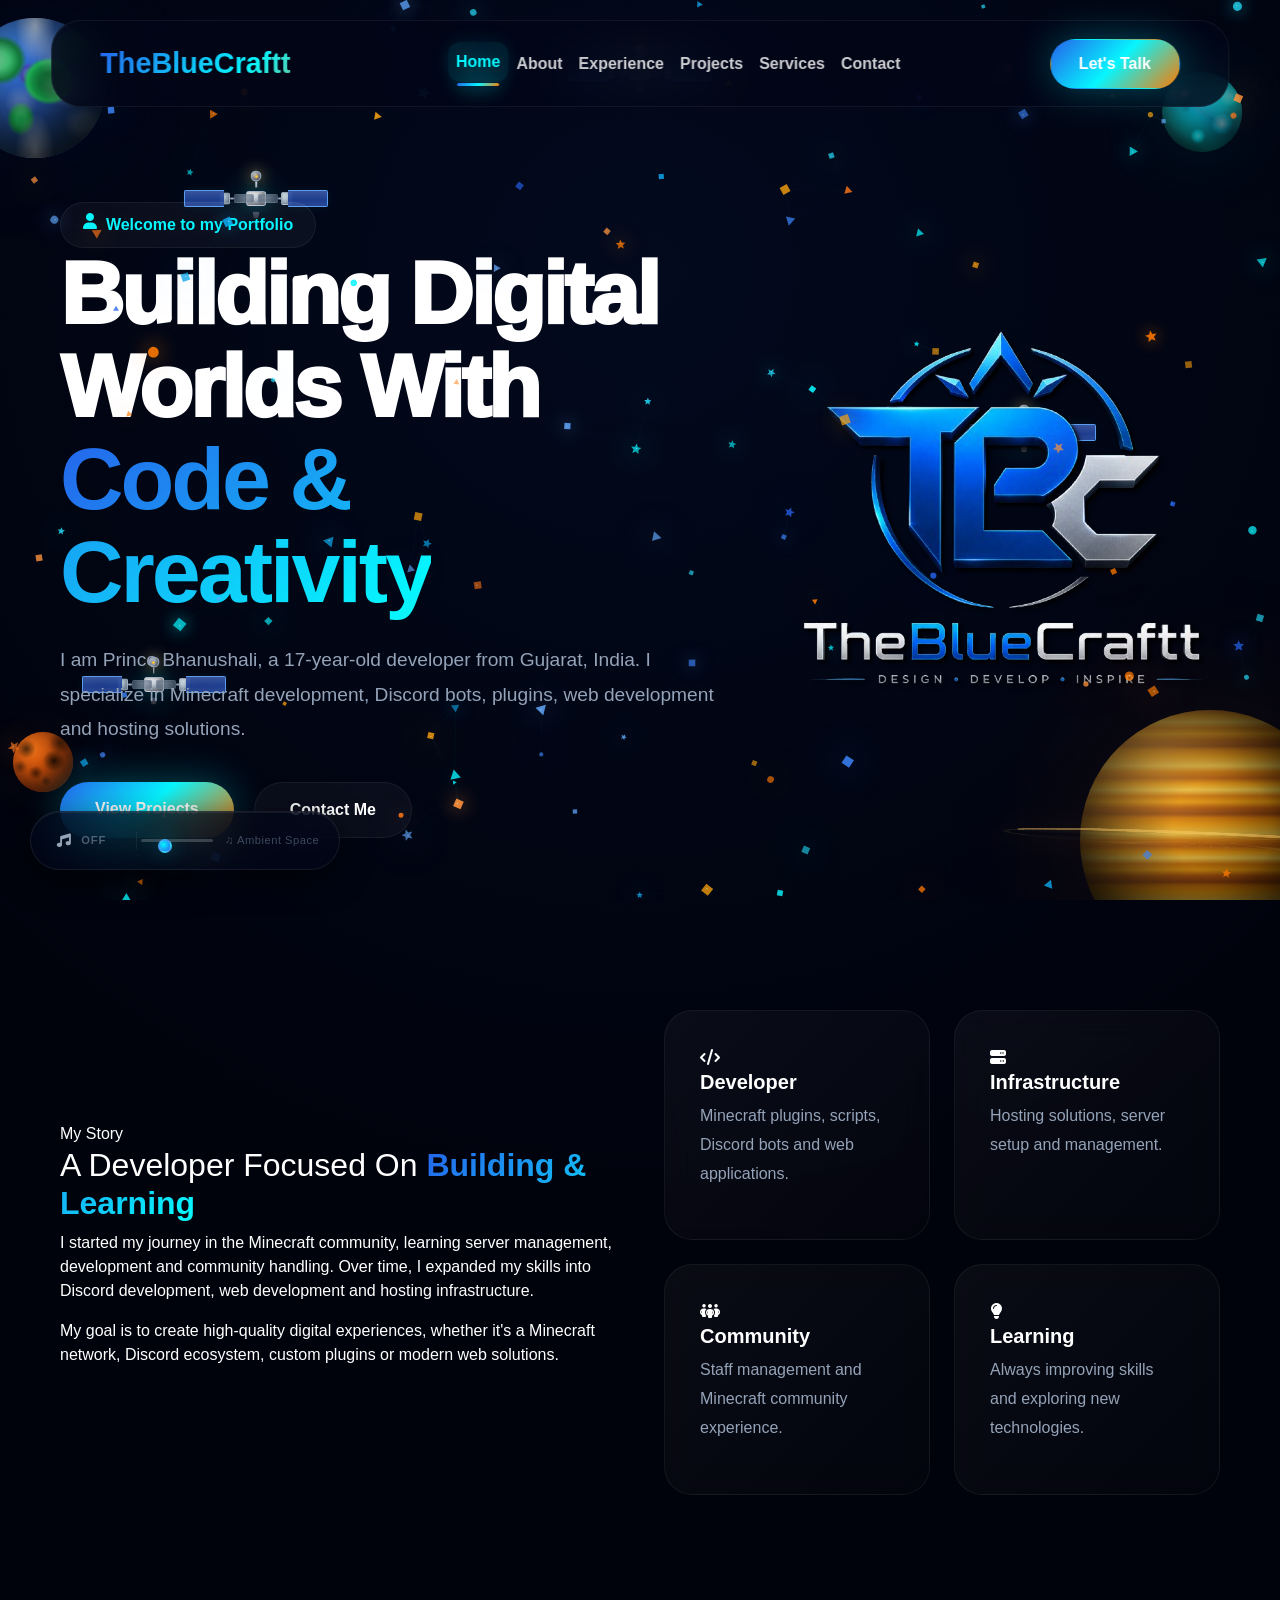
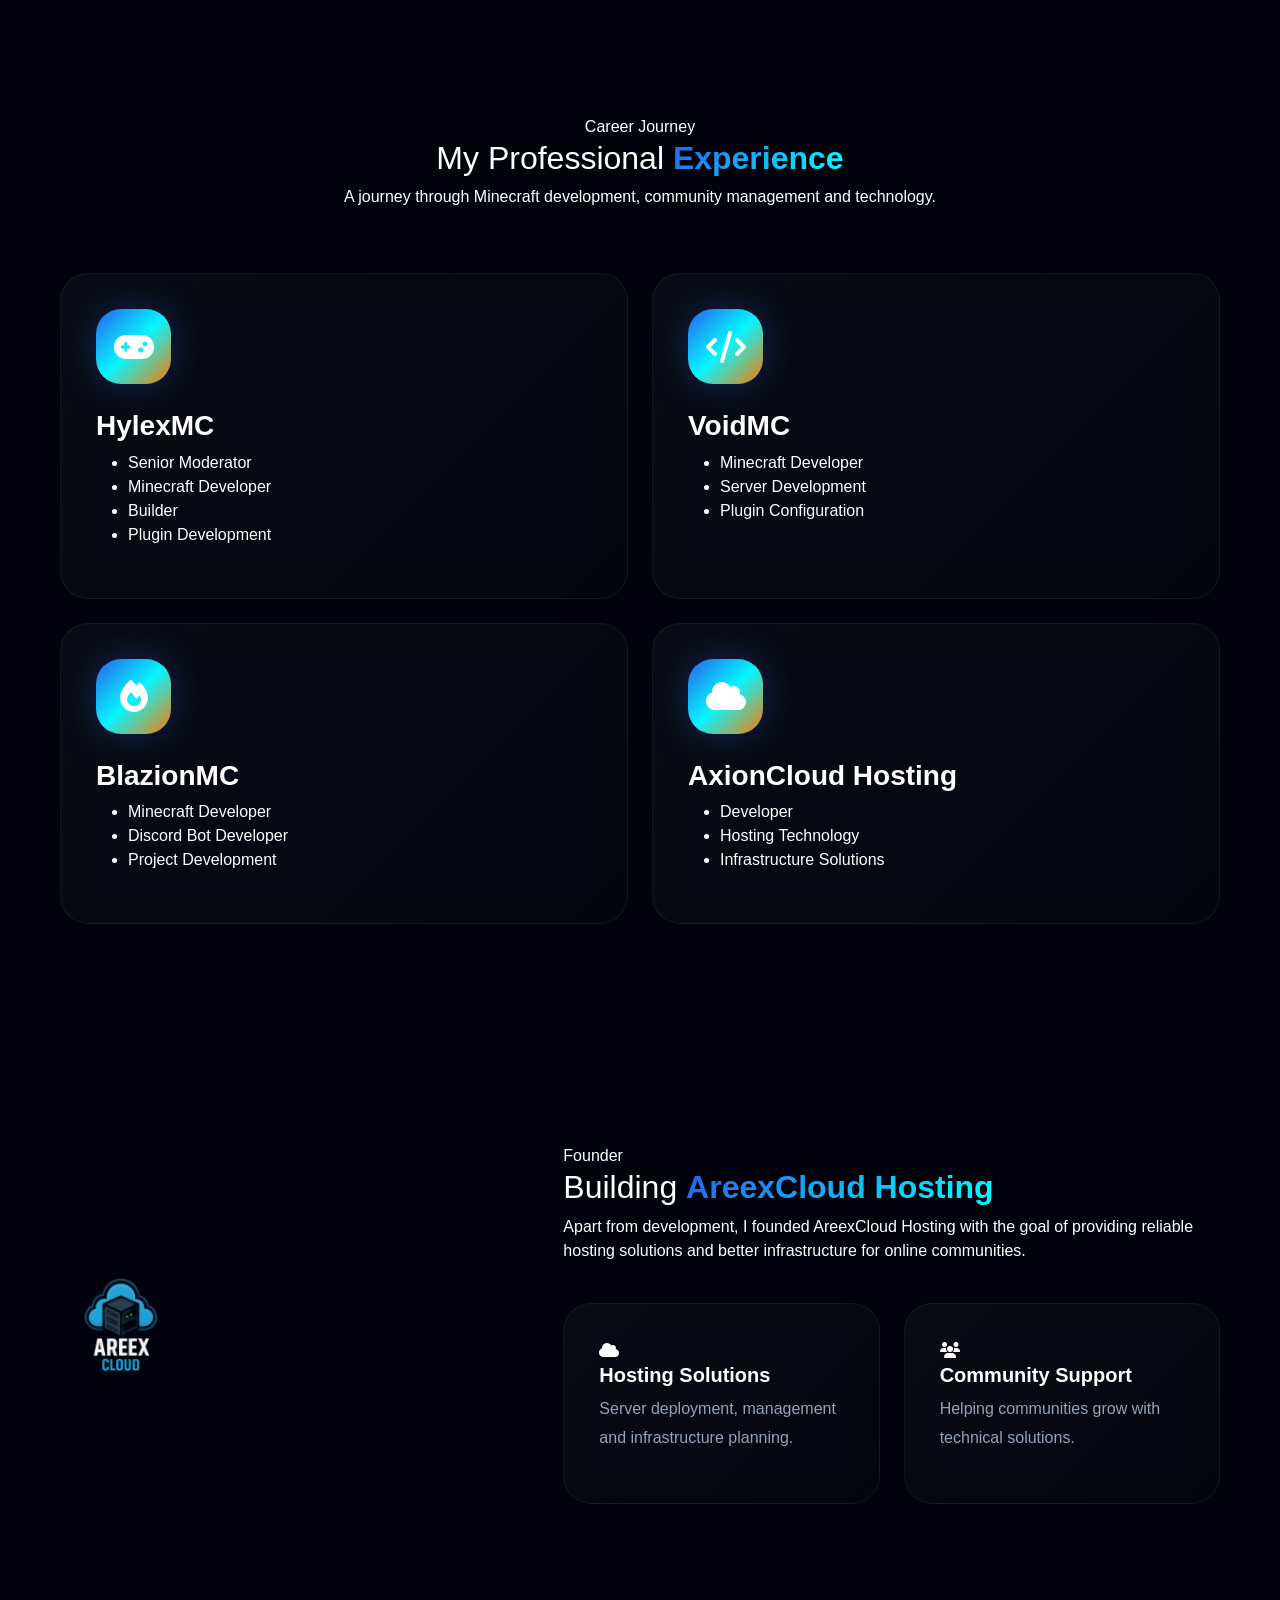
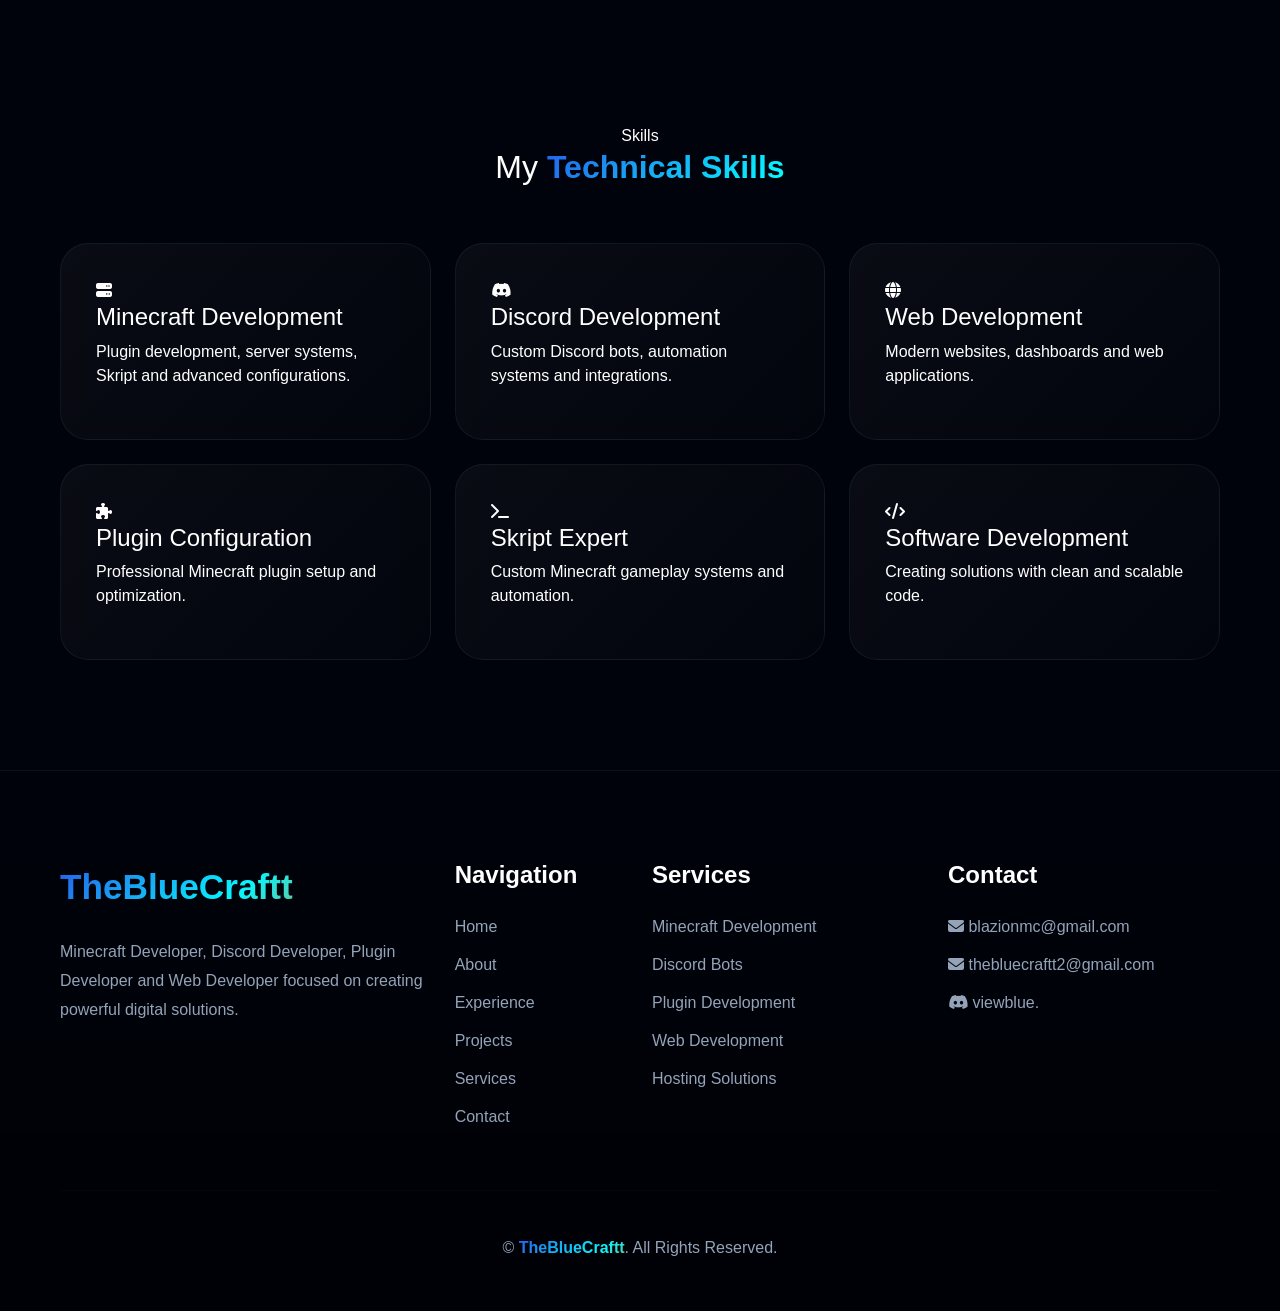
==== commit 20395493: "Update index.html" ====
--- a/index.html
+++ b/index.html
@@ -403,7 +403,7 @@
                                 href="mailto:blazionmc@gmail.com">blazionmc@gmail.com</a></li>
                         <li><i class="fa-solid fa-envelope"></i> <a
                                 href="mailto:thebluecraftt2@gmail.com">thebluecraftt2@gmail.com</a></li>
-                        <li><i class="fa-brands fa-discord"></i> bluesea_.17</li>
+                        <li><i class="fa-brands fa-discord"></i> viewblue.</li>
                     </ul>
                 </div>
             </div>
@@ -428,4 +428,4 @@
     <script src="assets/js/music.js"></script>
 </body>
 
-</html>+</html>
